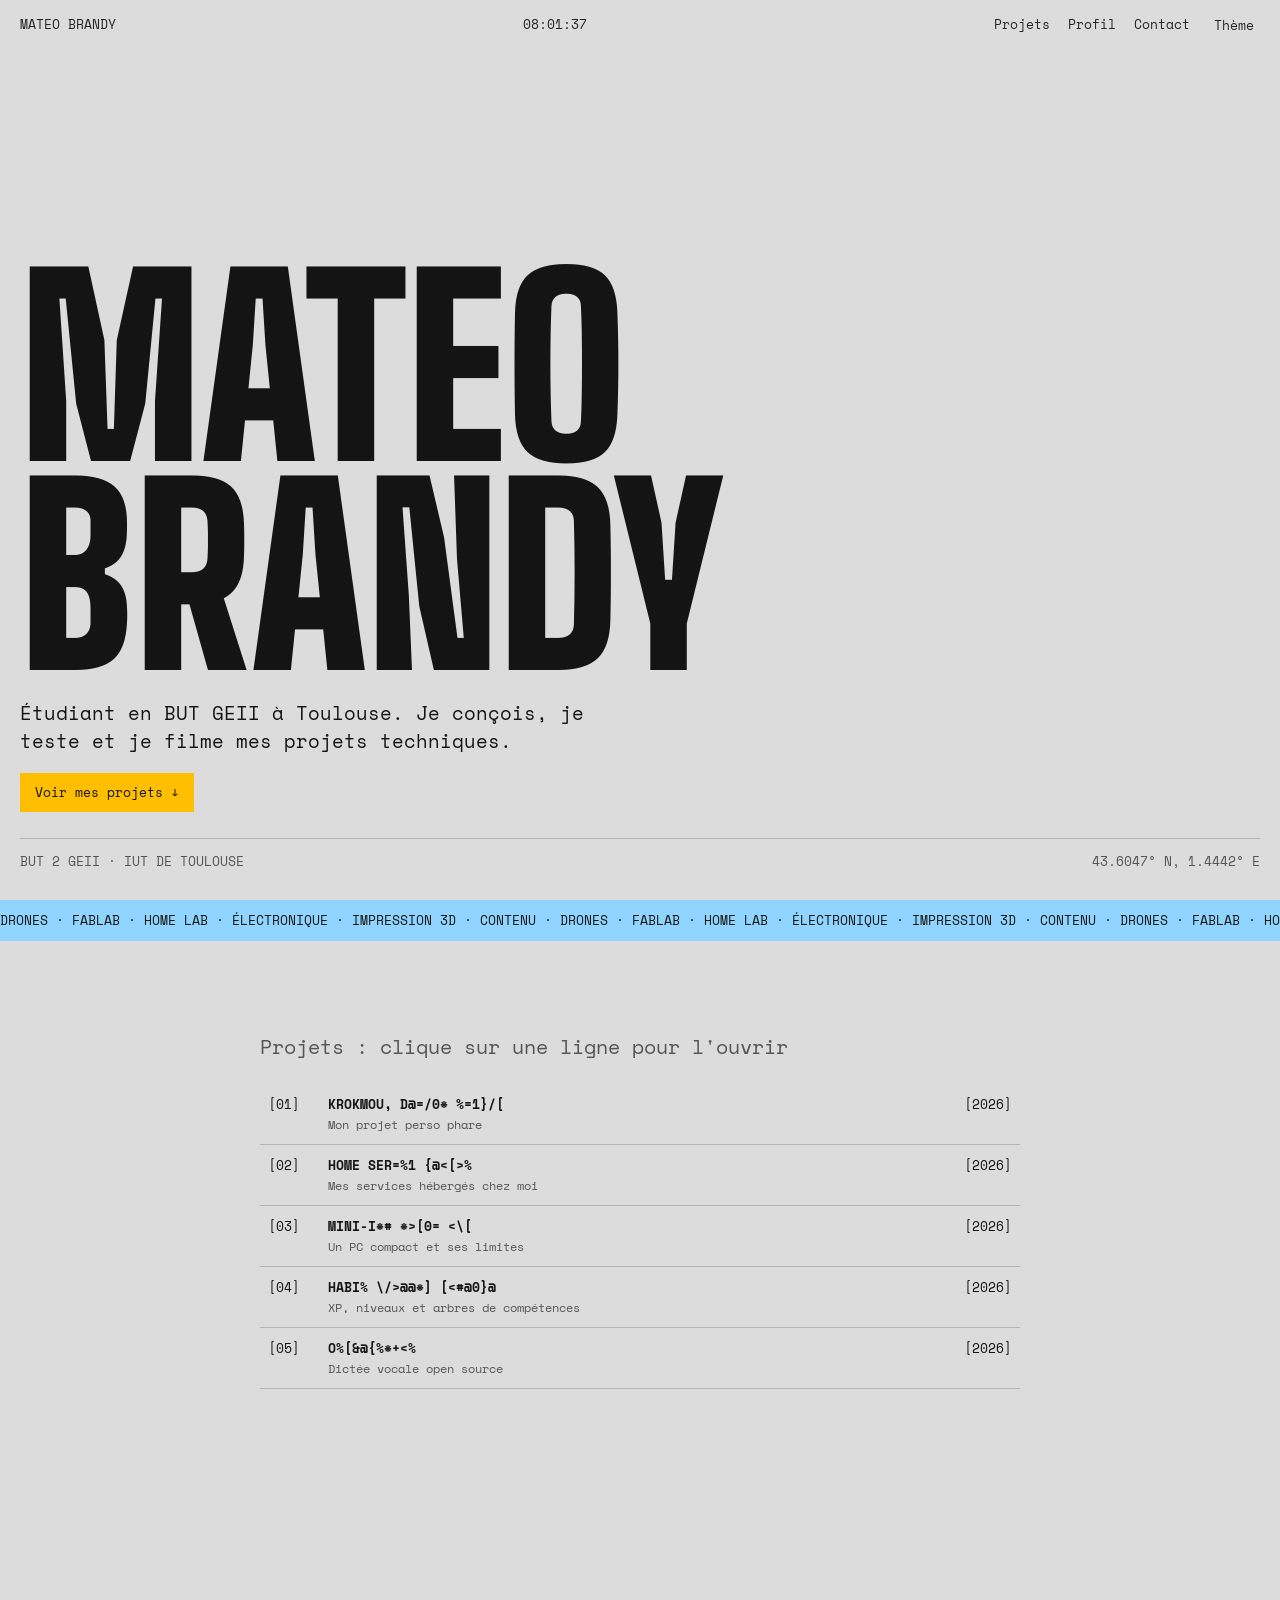
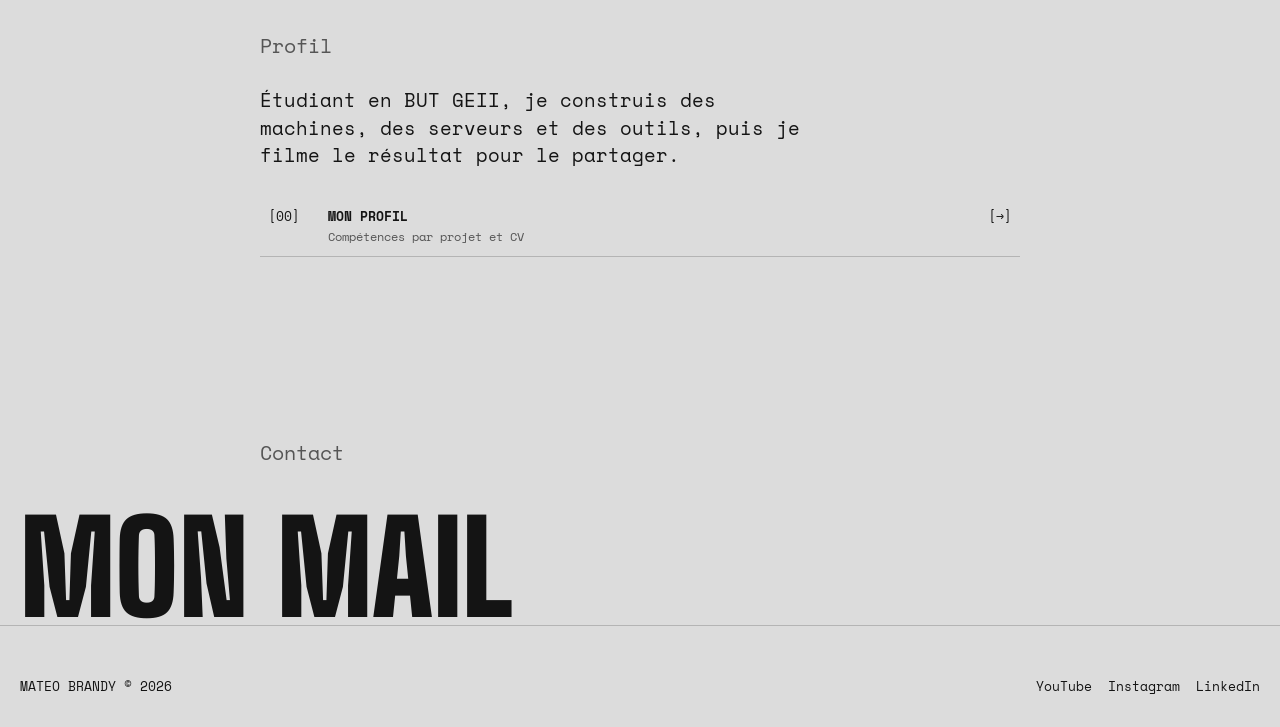
==== index.html @ 4fb54a16 "Update portfolio title to version 1.5" ====
<!DOCTYPE html>
<html lang="fr">
<head>
<meta charset="utf-8">
<meta name="viewport" content="width=device-width, initial-scale=1, viewport-fit=cover">
<title>Mateo Brandy — Portfolio V1.5</title>
<link rel="preconnect" href="https://fonts.googleapis.com">
<link rel="preconnect" href="https://fonts.gstatic.com" crossorigin>
<link href="https://fonts.googleapis.com/css2?family=Space+Mono:wght@400;700&family=Big+Shoulders+Display:wght@800;900&display=swap" rel="stylesheet">
<style>
:root{--bg:#dcdcdc;--ink:#141414;--mute:#555;--or:#FFBF00;--bl:#90D5FF;--line:#14141433;
box-sizing:border-box;padding-top:env(safe-area-inset-top,0px);padding-bottom:env(safe-area-inset-bottom,0px)}
@media(prefers-color-scheme:dark){:root:not([data-theme="light"]){--bg:#121212;--ink:#e6e6e6;--mute:#8a8a8a;--acc:#7b87ff;--line:#e6e6e633}}
:root[data-theme="dark"]{--bg:#121212;--ink:#e6e6e6;--mute:#8a8a8a;--acc:#7b87ff;--line:#e6e6e633}
*{box-sizing:border-box;margin:0}
html{scroll-behavior:smooth;scroll-padding-top:env(safe-area-inset-top,0px)}
body{background:var(--bg);color:var(--ink);font:400 13px/1.6 "Space Mono",ui-monospace,Menlo,monospace;overflow-x:hidden;transition:background .4s,color .4s}
a{color:inherit;text-decoration:none}
button{font:inherit;color:inherit;background:none;border:0;cursor:pointer;text-align:left}
:focus-visible{outline:2px solid var(--ink);outline-offset:3px}::selection{background:var(--or);color:#141414}
header{position:fixed;inset:0 0 auto 0;z-index:10;display:flex;justify-content:space-between;gap:12px;padding:calc(14px + env(safe-area-inset-top,0px)) 20px 14px;mix-blend-mode:difference;color:#fff}
header nav{display:flex;gap:18px}
header a:hover,header button:hover,.top button:hover{text-decoration:line-through}
.hero{min-height:100svh;display:flex;flex-direction:column;justify-content:flex-end;padding:90px 20px 28px}
.name{font:900 clamp(72px,19vw,300px)/.82 "Big Shoulders Display",Impact,sans-serif;text-transform:uppercase}
.name .l{display:block;overflow:hidden;padding-top:.04em}
.name span span{display:inline-block;transform:translateY(110%);animation:up .9s cubic-bezier(.2,.8,.2,1) forwards}
@keyframes up{to{transform:none}}
.lead{max-width:30em;margin-top:24px;font-size:clamp(15px,2vw,19px);line-height:1.45}
.go{display:inline-block;margin-top:18px;padding:8px 14px;background:var(--or);color:#141414;border:1px solid var(--or);transition:background .2s,border-color .2s}
.go:hover{background:var(--bl);border-color:var(--bl)}
.meta{display:flex;justify-content:space-between;flex-wrap:wrap;gap:8px 24px;margin-top:26px;border-top:1px solid var(--line);padding-top:12px;color:var(--mute)}
.tick{overflow:hidden;white-space:nowrap;background:var(--bl);color:#141414;padding:10px 0}
.tick div{display:inline-block;animation:slide 28s linear infinite}
@keyframes slide{to{transform:translateX(-50%)}}
section{padding:90px 20px}
h2.s{font-weight:400;color:var(--mute);margin-bottom:22px;max-width:760px;margin-inline:auto}
.list{max-width:760px;margin:0 auto}
.row{display:grid;grid-template-columns:48px 1fr auto;gap:12px;width:100%;padding:10px 8px;border-bottom:1px solid var(--line);transition:background .2s,color .2s,padding .3s,opacity .5s,transform .5s}
.row small{display:block;color:var(--mute);font-size:12px}
.row:hover,.row:focus-visible{background:var(--or);color:#141414;padding-left:20px}
.row:hover small,.row:focus-visible small{color:inherit;opacity:.75}
.row.hide{opacity:0;transform:translateY(8px)}
.about{max-width:760px;margin:0 auto;display:grid;gap:26px}
.cols{display:grid;grid-template-columns:repeat(auto-fit,minmax(210px,1fr));gap:22px;color:var(--mute)}
.cols b{display:block;color:var(--ink);font-weight:700}
.mail{display:block;font:900 clamp(40px,10vw,150px)/.9 "Big Shoulders Display",Impact,sans-serif;text-transform:uppercase;padding:20px 20px 0;transition:color .2s,letter-spacing .5s}
.mail:hover{background:var(--or);color:#141414;letter-spacing:.03em}
footer{padding:50px 20px calc(30px + env(safe-area-inset-bottom,0px));display:flex;justify-content:space-between;flex-wrap:wrap;gap:16px;border-top:1px solid var(--line)}
footer nav{display:flex;gap:16px}
#dt{position:fixed;inset:0;z-index:20;background:var(--bg);overflow-y:auto;padding-top:env(safe-area-inset-top,0px)}
#dt[hidden]{display:none}
#dt.open{animation:rev .6s cubic-bezier(.7,0,.2,1)}
@keyframes rev{from{clip-path:inset(100% 0 0 0)}to{clip-path:inset(0)}}
.top{position:sticky;top:0;display:flex;justify-content:space-between;padding:14px 20px;background:var(--bg);border-bottom:1px solid var(--line)}
.body{display:grid;grid-template-columns:minmax(0,1fr) minmax(0,1.4fr);gap:40px;padding:50px 20px 90px;max-width:1200px;margin:0 auto}
.l p{color:var(--mute)}
.l h2{font:900 clamp(48px,8vw,110px)/.9 "Big Shoulders Display",Impact,sans-serif;text-transform:uppercase;margin:10px 0 20px}
.tg{display:flex;flex-wrap:wrap;gap:8px}
.tg span{border:1px solid #141414;background:var(--bl);color:#141414;padding:2px 10px;border-radius:99px;font-size:12px}.tg span:nth-child(even){background:var(--or)}
.r{max-width:60ch}
.r h3{font-weight:400;color:var(--mute);margin:34px 0 8px;border-top:1px solid var(--line);padding-top:10px}
.r h3:first-child{margin-top:0;border:0;padding:0}
.r h4{font-size:15px;margin-top:14px}
.figs{display:grid;grid-template-columns:1fr 1fr;gap:12px;margin-top:22px}
.figs div{aspect-ratio:4/3;background:repeating-linear-gradient(45deg,var(--line) 0 10px,transparent 10px 20px);border:1px solid var(--line)}
.figs img{width:100%;aspect-ratio:4/3;object-fit:cover;display:block;border:1px solid var(--line)}
.pj{display:block;width:100%;padding:12px 8px;border-bottom:1px solid var(--line);transition:background .2s,padding .3s}
.pj:hover,.pj:focus-visible{background:var(--or);color:#141414;padding-left:16px}
.pj b{display:block;margin-bottom:6px}
.lg{font-size:12px;color:var(--mute);margin-top:10px}
.r .go{margin-top:8px}
figcaption{font-size:12px;color:var(--mute);margin-top:6px}
#pl{position:fixed;left:0;top:0;z-index:40;pointer-events:none;opacity:0;transition:opacity .3s}
#pl.on{opacity:1}
#pr{position:absolute;left:-20px;top:-17px;width:40px;height:34px;background:url([data-uri]) center/contain no-repeat;image-rendering:pixelated;transition:scale .35s cubic-bezier(.3,1.7,.5,1),translate .35s}
#sh{position:absolute;left:-15px;top:-4px;width:30px;height:9px;border-radius:50%;background:#000;filter:blur(3px);opacity:.2;transform:translate(13px,24px);transition:.35s}
#pl.land #pr{scale:.8;translate:12px 11px}
#pl.land #sh{opacity:.45;transform:translate(7px,15px) scale(.6)}
#cv{position:fixed;inset:0;z-index:-1;pointer-events:none;opacity:0;transition:opacity .25s;--img:none}
#cv.on{opacity:.55}
#cv i{position:absolute;inset:0;background-image:var(--img);background-size:cover;background-position:center}
#cv.gl i{animation:gl .5s steps(1) both}
@keyframes gl{0%{transform:translateX(var(--d))}20%{transform:translateX(calc(var(--d)*-.7))}40%{transform:translateX(calc(var(--d)*.9))}60%{transform:translateX(calc(var(--d)*-.4))}80%{transform:translateX(calc(var(--d)*.25))}100%{transform:none}}
@media(hover:hover) and (pointer:fine){html,body,a,button{cursor:none}}
@media(hover:none){#pl{display:none}}
@media(max-width:760px){.body{grid-template-columns:1fr;gap:24px}}
@media(prefers-reduced-motion:reduce){*{animation:none!important;transition:none!important}.name span span{transform:none}}
</style>
</head>
<body>
<div id="cv" aria-hidden="true"></div>
<div id="app">
<header>
  <a href="#top">MATEO BRANDY</a>
  <span id="clock">--:--:--</span>
  <nav><a href="#work">Projets</a><a href="#about">Profil</a><a href="#contact">Contact</a><button id="theme" aria-label="Changer de thème">Thème</button></nav>
</header>
<main id="top">
<div class="hero">
  <h1 class="name" aria-label="Mateo Brandy">
    <span class="l" aria-hidden="true"><span style="animation-delay:.1s">Mateo</span></span>
    <span class="l" aria-hidden="true"><span style="animation-delay:.28s">Brandy</span></span>
  </h1>
  <p class="lead">Étudiant en BUT GEII à Toulouse. Je conçois, je teste et je filme mes projets techniques.</p>
  <div><a class="go" href="#work">Voir mes projets ↓</a></div>
  <div class="meta"><span>BUT 2 GEII · IUT DE TOULOUSE</span><span>43.6047° N, 1.4442° E</span></div>
</div>
<div class="tick" aria-hidden="true"><div id="tk"></div></div>

<section id="work">
  <h2 class="s">Projets : clique sur une ligne pour l'ouvrir</h2>
  <div class="list" id="list"></div>
</section>

<section id="about">
  <div class="about">
    <h2 class="s" style="margin:0">Profil</h2>
    <p class="lead" style="margin:0">Étudiant en BUT GEII, je construis des machines, des serveurs et des outils, puis je filme le résultat pour le partager.</p>
    <button class="row" id="prof"><span>[00]</span><span><b>MON PROFIL</b><small>Compétences par projet et CV</small></span><span>[→]</span></button>
  </div>
</section>
<section id="contact" style="padding-bottom:0"><h2 class="s">Contact</h2></section>
</main>
<a class="mail" href="mailto:mateo.brandy@etu.iut-tlse3.fr">Mon mail</a>
<footer><span>MATEO BRANDY © 2026</span><nav><a href="#">YouTube</a><a href="#">Instagram</a><a href="#">LinkedIn</a></nav></footer>
</div>

<div id="dt" role="dialog" aria-modal="true" aria-labelledby="dt-t" hidden>
  <div class="top"><button id="bk">← Retour</button><button id="nx">Projet suivant →</button></div>
  <div class="body" id="db"></div>
</div>
<div id="pl"><div id="sh"></div><div id="pr"></div></div>

<script>
// Vraie couverture : ajoute img:"images/nom.webp" dans un projet
const P=[
{t:"Krokmou, dragon volant",y:2026,img:"images/krokmou-vol.webp",f:[["images/krokmou-sourire.webp","Référence du projet : Krokmou en vol, tiré du film Dragons."],["images/krokmou-foret.webp","Le modèle à reproduire : Krokmou, le dragon du film."]],s:"Mon projet perso phare",c:"Construire un Krokmou (le dragon de Dragons) qui vole pour de vrai. C'est le projet qui résume le mieux ma façon de bosser : je pars d'une idée folle et je la rends testable.",a:[["Conception","À compléter : structure, motorisation, électronique de vol."],["Tests","À compléter : premiers essais, mesures, ce qui a cassé et comment je l'ai corrigé."]],r:"À compléter : ce que ce projet prouve sur toi et ce que tu referais sans problème.",tg:["C1 · Concevoir","C2 · Vérifier","Autonomie"]},
{t:"Home server Docker",y:2026,img:"images/home-serveur.webp",s:"Mes services hébergés chez moi",c:"Un serveur sous Ubuntu Server 24.04 avec Docker Compose : Minecraft (Crafty), Nextcloud, Portainer et Filebrowser.",a:[["Installation","Mise en place de la stack et des conteneurs."],["Dépannage","Résolution de problèmes réseau et de NAT Docker pendant la mise en service."],["Choix du matériel","Comparaison de composants d'occasion (DDR3/DDR4, processeurs i3 LGA1155)."]],r:"J'ai appris à isoler un problème réseau avant de modifier la configuration, et à comparer des solutions sous contrainte de budget.",tg:["C3 · Maintenir","C1 · Concevoir","Autonomie"]},
{t:"Mini-ITX GEEEK A30",y:2026,img:"images/pc-mini-itx.webp",s:"Un PC compact et ses limites",c:"Un PC en boîtier GEEEK A30 : Ryzen 5 4500, GT 1030, carte mère A520M-ITX.",a:[["Analyse","J'ai identifié les points faibles : l'alimentation et la carte graphique."],["Contraintes","Le format FlexATX limite fortement les évolutions possibles."]],r:"Concevoir, c'est composer avec des contraintes d'encombrement, de coût et de disponibilité du matériel.",tg:["C1 · Concevoir","Adaptabilité"]},
{t:"Habit tracker gamifié",y:2026,s:"XP, niveaux et arbres de compétences",c:"Un système de suivi d'habitudes avec XP, niveaux et récompenses réelles. Les arbres de compétences couvrent GEII, Dev, Serveur et Contenu.",a:[["Version Coda","Dashboard avec points d'expérience et paliers de récompense."],["Version multi-appareils","Serveur Python local et fichier JSON, synchro MEGA, interfaces HTML mobile et dashboard avec heatmaps et séries."]],r:"À compléter : ce que ce projet t'a appris sur le développement et sur ta propre organisation.",tg:["C1 · Concevoir","Autonomie"]},
{t:"OpenWhisper",y:2026,s:"Dictée vocale open source",c:"Un projet open source de dictée façon Whisper Flow, démarré récemment.",a:[["Transcription","Whisper Cloud pour transcrire la voix."],["Nettoyage du texte","Un modèle Llama local fait l'étape IA, sans passer par un serveur distant."]],r:"Un modèle local évite de dépendre d'un quota hebdomadaire de mots, et le résultat fonctionne très bien.",tg:["C1 · Concevoir","C2 · Vérifier"]},
{t:"FabLab GEII",y:2025,img:"images/fablab-impression3d.webp",s:"L'asso que je préside",c:"Je préside l'association FabLab GEII et je gère ses réseaux sociaux.",a:[["Animation","À compléter : ateliers et projets menés avec les membres."],["Communication","Gestion des réseaux sociaux de l'asso."]],r:"À compléter : ce que la présidence t'a appris sur le travail en équipe et l'organisation.",tg:["Travail en équipe","Communication"]}
];
const $=s=>document.querySelector(s),pad=n=>String(n).padStart(2,"0");
const list=$("#list"),G="#%&@/\\<>[]{}=+*01";
P.forEach((p,i)=>{const r=document.createElement("button");r.className="row hide";r.dataset.i=i;
 r.innerHTML=`<span>[${pad(i+1)}]</span><span><b data-scr>${p.t.toUpperCase()}</b><small>${p.s}</small></span><span>[${p.y}]</span>`;list.append(r)});
$("#tk").textContent="DRONES · FABLAB · HOME LAB · ÉLECTRONIQUE · IMPRESSION 3D · CONTENU · ".repeat(8);
setInterval(()=>$("#clock").textContent=new Date().toLocaleTimeString("fr-FR",{timeZone:"Europe/Paris"}),1000);
function scramble(el){const o=el.dataset.o||(el.dataset.o=el.textContent);let f=0;clearInterval(el._t);
 el._t=setInterval(()=>{el.textContent=[...o].map((c,i)=>c===" "?c:i<f/2?c:G[Math.random()*G.length|0]).join("");if(++f>o.length*2){clearInterval(el._t);el.textContent=o}},22)}
// couverture en fond + glitch horizontal
const cv=$("#cv"),SL=12;let last=-1;
for(let i=0;i<SL;i++){const s=document.createElement("i");s.style.clipPath=`inset(${i*100/SL}% 0 ${100-(i+1)*100/SL}% 0)`;s.style.setProperty("--d",(i%2?1:-1)*(14+Math.random()*60)+"px");cv.append(s)}
const art=i=>{const[a,b]=i%2?["#90D5FF","#FFBF00"]:["#FFBF00","#90D5FF"];return`repeating-linear-gradient(0deg,#0000001f 0 2px,#0000 2px 6px),linear-gradient(${100+i*35}deg,${a} 0 50%,${b} 50% 100%)`};
function glitch(){cv.classList.remove("gl");void cv.offsetWidth;cv.classList.add("gl")}
function hov(r){if(!r)return;const i=+r.dataset.i,p=P[i];scramble(r.querySelector("b"));
 cv.style.setProperty("--img",p.img?`url("${p.img}")`:art(i));cv.classList.add("on");if(i!==last){glitch();last=i}}
addEventListener("load",()=>P.forEach(p=>{if(p.img)new Image().src=p.img}));
const off=()=>{cv.classList.remove("on");last=-1};
list.addEventListener("pointerover",e=>hov(e.target.closest(".row")));
list.addEventListener("focusin",e=>hov(e.target.closest(".row")));
list.addEventListener("pointerleave",off);list.addEventListener("focusout",off);
setInterval(()=>cv.classList.contains("on")&&glitch(),2200);
new IntersectionObserver((es,io)=>{if(!es[0].isIntersecting)return;
 [...list.children].forEach((r,i)=>setTimeout(()=>{r.classList.remove("hide");scramble(r.querySelector("b"))},i*90));io.disconnect()},{threshold:.2}).observe(list);
// pages : fiche projet + profil
const dt=$("#dt"),db=$("#db"),app=$("#app"),bk=$("#bk"),nx=$("#nx");let cur=0,from,back=null;
function show(html,b,n){back=b||null;if(dt.hidden)from=document.activeElement;off();
 db.innerHTML=html;bk.textContent=back?"← Profil":"← Retour";nx.hidden=!n;
 dt.hidden=false;dt.classList.remove("open");void dt.offsetWidth;dt.classList.add("open");
 app.inert=true;document.body.style.overflow="hidden";dt.scrollTop=0;bk.focus()}
function open(i,b){cur=i;const p=P[i];
 const fig=n=>{const f=(p.f||[])[n-1];return f?`<figure><img src="${f[0]}" alt="${f[1]}" loading="lazy"><figcaption>${f[1]}</figcaption></figure>`:`<figure><div></div><figcaption>Photo ${n} : explique ce qu'on voit et pourquoi c'est important.</figcaption></figure>`};
 show(`<div class="l"><p>${pad(i+1)} / ${pad(P.length)} · ${p.y}</p><h2 id="dt-t">${p.t}</h2><div class="tg">${p.tg.map(t=>`<span>${t}</span>`).join("")}</div></div>
 <div class="r"><h3>Contexte</h3><p>${p.c}</p><h3>Ce que j'ai fait</h3>${p.a.map(a=>`<h4>${a[0]}</h4><p>${a[1]}</p>`).join("")}<div class="figs">${fig(1)}${fig(2)}</div><h3>Ce que j'en retiens</h3><p>${p.r}</p></div>`,b,1)}
function profil(){
 show(`<div class="l"><p>BUT 2 GEII · IUT de Toulouse</p><h2 id="dt-t">Profil</h2><p>Maker et créateur de contenu.</p></div>
 <div class="r"><h3>Qui je suis</h3><p>Étudiant en BUT GEII à Toulouse, je construis des machines, des serveurs et des outils, puis je filme le résultat pour le partager. Je préfère construire et réparer plutôt qu'acheter tout fait.</p>
 <h3>Compétences par projet</h3>${P.map((p,i)=>`<button class="pj" data-i="${i}"><b>[${pad(i+1)}] ${p.t}</b><span class="tg">${p.tg.map(t=>`<span>${t}</span>`).join("")}</span></button>`).join("")}
 <p class="lg">C1 Concevoir, C2 Vérifier, C3 Maintenir : les compétences communes du BUT GEII. Clique sur un projet pour voir les détails.</p>
 <h3>Parcours en bref</h3><h4>Formation</h4><p>BUT GEII, IUT de Toulouse, deuxième année.</p><h4>Vie associative</h4><p>Président du FabLab GEII : j'anime l'asso et ses réseaux sociaux.</p><h4>Contenu</h4><p>Je filme mes projets techniques sur YouTube et Instagram.</p>
 <h3>CV</h3><p>Le détail de mes formations et expériences.</p><a class="go" href="cv.pdf" target="_blank" rel="noopener">Ouvrir mon CV (PDF)</a></div>`,0,0)}
function close(){dt.hidden=true;app.inert=false;document.body.style.overflow="";from&&from.focus({preventScroll:true});off()}
list.addEventListener("click",e=>{const r=e.target.closest(".row");if(r)open(+r.dataset.i)});
$("#prof").onclick=profil;$("#prof").addEventListener("pointerover",()=>scramble($("#prof b")));
db.addEventListener("click",e=>{const r=e.target.closest(".pj");if(r)open(+r.dataset.i,1)});
bk.onclick=()=>back?profil():close();nx.onclick=()=>open((cur+1)%P.length,back);
addEventListener("keydown",e=>{if(e.key==="Escape"&&!dt.hidden)close()});
// thème
$("#theme").onclick=()=>{const d=document.documentElement;d.dataset.theme=getComputedStyle(d).getPropertyValue("--bg").trim()==="#121212"?"light":"dark"};
// avion en papier : vole vers la souris, atterrit sur ce qui est cliquable
const pl=$("#pl"),pr=$("#pr");let mx=0,my=0,px=0,py=0,ang=0;
addEventListener("pointermove",e=>{mx=e.clientX;my=e.clientY;if(!pl.classList.contains("on")){px=mx;py=my;pl.classList.add("on")}});
const gone=()=>pl.classList.remove("on");
document.addEventListener("mouseout",e=>{if(!e.relatedTarget)gone()});addEventListener("blur",gone);
document.addEventListener("pointerover",e=>pl.classList.toggle("land",!!(e.target.closest&&e.target.closest("a,button"))));
(function f(){const land=pl.classList.contains("land"),dx=mx-px,dy=my-py,k=land?.45:.16;px+=dx*k;py+=dy*k;
 const t=land?0:Math.hypot(dx,dy)>6?Math.atan2(dy,dx)*57.3+135:ang;
 ang+=(((t-ang)%360+540)%360-180)*.2;
 pl.style.transform=`translate(${px}px,${py}px)`;pr.style.transform=`rotate(${ang}deg)`;requestAnimationFrame(f)})();
</script>
</body>
</html>
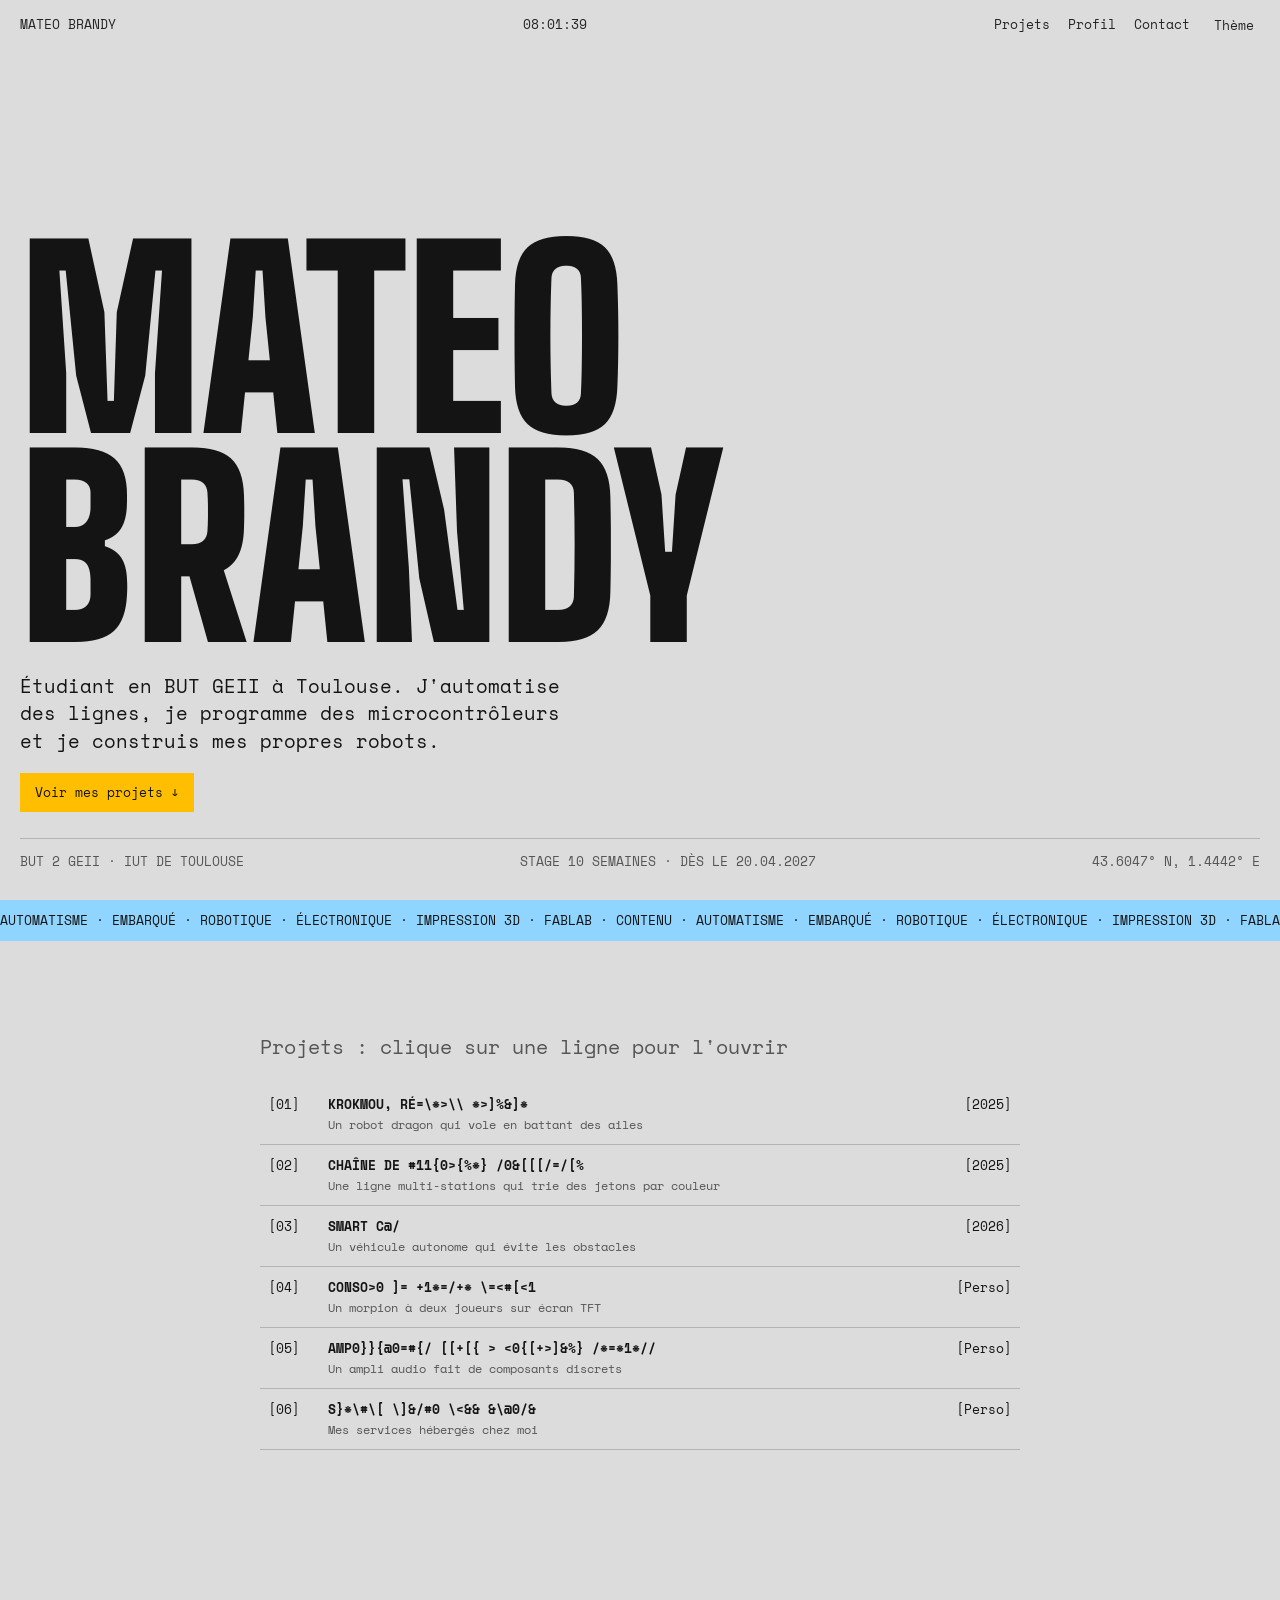
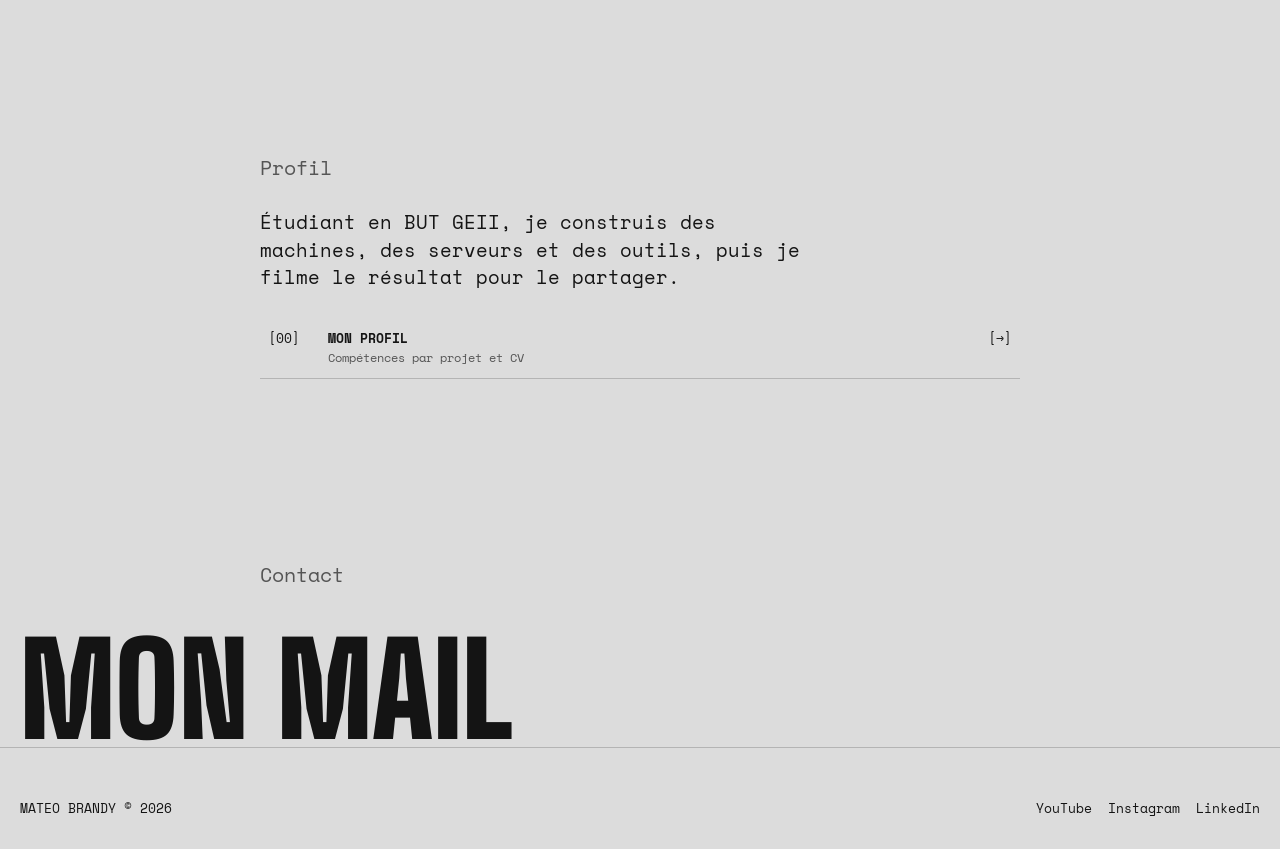
==== commit de4b34c5: "+ lisibilité + Complet" ====
--- a/index.html
+++ b/index.html
@@ -1,205 +1,111 @@
 <!DOCTYPE html>
 <html lang="fr">
-<head>
-<meta charset="utf-8">
-<meta name="viewport" content="width=device-width, initial-scale=1, viewport-fit=cover">
-<title>Mateo Brandy — Portfolio V1.5</title>
-<link rel="preconnect" href="https://fonts.googleapis.com">
-<link rel="preconnect" href="https://fonts.gstatic.com" crossorigin>
-<link href="https://fonts.googleapis.com/css2?family=Space+Mono:wght@400;700&family=Big+Shoulders+Display:wght@800;900&display=swap" rel="stylesheet">
-<style>
-:root{--bg:#dcdcdc;--ink:#141414;--mute:#555;--or:#FFBF00;--bl:#90D5FF;--line:#14141433;
-box-sizing:border-box;padding-top:env(safe-area-inset-top,0px);padding-bottom:env(safe-area-inset-bottom,0px)}
-@media(prefers-color-scheme:dark){:root:not([data-theme="light"]){--bg:#121212;--ink:#e6e6e6;--mute:#8a8a8a;--acc:#7b87ff;--line:#e6e6e633}}
-:root[data-theme="dark"]{--bg:#121212;--ink:#e6e6e6;--mute:#8a8a8a;--acc:#7b87ff;--line:#e6e6e633}
-*{box-sizing:border-box;margin:0}
-html{scroll-behavior:smooth;scroll-padding-top:env(safe-area-inset-top,0px)}
-body{background:var(--bg);color:var(--ink);font:400 13px/1.6 "Space Mono",ui-monospace,Menlo,monospace;overflow-x:hidden;transition:background .4s,color .4s}
-a{color:inherit;text-decoration:none}
-button{font:inherit;color:inherit;background:none;border:0;cursor:pointer;text-align:left}
-:focus-visible{outline:2px solid var(--ink);outline-offset:3px}::selection{background:var(--or);color:#141414}
-header{position:fixed;inset:0 0 auto 0;z-index:10;display:flex;justify-content:space-between;gap:12px;padding:calc(14px + env(safe-area-inset-top,0px)) 20px 14px;mix-blend-mode:difference;color:#fff}
-header nav{display:flex;gap:18px}
-header a:hover,header button:hover,.top button:hover{text-decoration:line-through}
-.hero{min-height:100svh;display:flex;flex-direction:column;justify-content:flex-end;padding:90px 20px 28px}
-.name{font:900 clamp(72px,19vw,300px)/.82 "Big Shoulders Display",Impact,sans-serif;text-transform:uppercase}
-.name .l{display:block;overflow:hidden;padding-top:.04em}
-.name span span{display:inline-block;transform:translateY(110%);animation:up .9s cubic-bezier(.2,.8,.2,1) forwards}
-@keyframes up{to{transform:none}}
-.lead{max-width:30em;margin-top:24px;font-size:clamp(15px,2vw,19px);line-height:1.45}
-.go{display:inline-block;margin-top:18px;padding:8px 14px;background:var(--or);color:#141414;border:1px solid var(--or);transition:background .2s,border-color .2s}
-.go:hover{background:var(--bl);border-color:var(--bl)}
-.meta{display:flex;justify-content:space-between;flex-wrap:wrap;gap:8px 24px;margin-top:26px;border-top:1px solid var(--line);padding-top:12px;color:var(--mute)}
-.tick{overflow:hidden;white-space:nowrap;background:var(--bl);color:#141414;padding:10px 0}
-.tick div{display:inline-block;animation:slide 28s linear infinite}
-@keyframes slide{to{transform:translateX(-50%)}}
-section{padding:90px 20px}
-h2.s{font-weight:400;color:var(--mute);margin-bottom:22px;max-width:760px;margin-inline:auto}
-.list{max-width:760px;margin:0 auto}
-.row{display:grid;grid-template-columns:48px 1fr auto;gap:12px;width:100%;padding:10px 8px;border-bottom:1px solid var(--line);transition:background .2s,color .2s,padding .3s,opacity .5s,transform .5s}
-.row small{display:block;color:var(--mute);font-size:12px}
-.row:hover,.row:focus-visible{background:var(--or);color:#141414;padding-left:20px}
-.row:hover small,.row:focus-visible small{color:inherit;opacity:.75}
-.row.hide{opacity:0;transform:translateY(8px)}
-.about{max-width:760px;margin:0 auto;display:grid;gap:26px}
-.cols{display:grid;grid-template-columns:repeat(auto-fit,minmax(210px,1fr));gap:22px;color:var(--mute)}
-.cols b{display:block;color:var(--ink);font-weight:700}
-.mail{display:block;font:900 clamp(40px,10vw,150px)/.9 "Big Shoulders Display",Impact,sans-serif;text-transform:uppercase;padding:20px 20px 0;transition:color .2s,letter-spacing .5s}
-.mail:hover{background:var(--or);color:#141414;letter-spacing:.03em}
-footer{padding:50px 20px calc(30px + env(safe-area-inset-bottom,0px));display:flex;justify-content:space-between;flex-wrap:wrap;gap:16px;border-top:1px solid var(--line)}
-footer nav{display:flex;gap:16px}
-#dt{position:fixed;inset:0;z-index:20;background:var(--bg);overflow-y:auto;padding-top:env(safe-area-inset-top,0px)}
-#dt[hidden]{display:none}
-#dt.open{animation:rev .6s cubic-bezier(.7,0,.2,1)}
-@keyframes rev{from{clip-path:inset(100% 0 0 0)}to{clip-path:inset(0)}}
-.top{position:sticky;top:0;display:flex;justify-content:space-between;padding:14px 20px;background:var(--bg);border-bottom:1px solid var(--line)}
-.body{display:grid;grid-template-columns:minmax(0,1fr) minmax(0,1.4fr);gap:40px;padding:50px 20px 90px;max-width:1200px;margin:0 auto}
-.l p{color:var(--mute)}
-.l h2{font:900 clamp(48px,8vw,110px)/.9 "Big Shoulders Display",Impact,sans-serif;text-transform:uppercase;margin:10px 0 20px}
-.tg{display:flex;flex-wrap:wrap;gap:8px}
-.tg span{border:1px solid #141414;background:var(--bl);color:#141414;padding:2px 10px;border-radius:99px;font-size:12px}.tg span:nth-child(even){background:var(--or)}
-.r{max-width:60ch}
-.r h3{font-weight:400;color:var(--mute);margin:34px 0 8px;border-top:1px solid var(--line);padding-top:10px}
-.r h3:first-child{margin-top:0;border:0;padding:0}
-.r h4{font-size:15px;margin-top:14px}
-.figs{display:grid;grid-template-columns:1fr 1fr;gap:12px;margin-top:22px}
-.figs div{aspect-ratio:4/3;background:repeating-linear-gradient(45deg,var(--line) 0 10px,transparent 10px 20px);border:1px solid var(--line)}
-.figs img{width:100%;aspect-ratio:4/3;object-fit:cover;display:block;border:1px solid var(--line)}
-.pj{display:block;width:100%;padding:12px 8px;border-bottom:1px solid var(--line);transition:background .2s,padding .3s}
-.pj:hover,.pj:focus-visible{background:var(--or);color:#141414;padding-left:16px}
-.pj b{display:block;margin-bottom:6px}
-.lg{font-size:12px;color:var(--mute);margin-top:10px}
-.r .go{margin-top:8px}
-figcaption{font-size:12px;color:var(--mute);margin-top:6px}
-#pl{position:fixed;left:0;top:0;z-index:40;pointer-events:none;opacity:0;transition:opacity .3s}
-#pl.on{opacity:1}
-#pr{position:absolute;left:-20px;top:-17px;width:40px;height:34px;background:url([data-uri]) center/contain no-repeat;image-rendering:pixelated;transition:scale .35s cubic-bezier(.3,1.7,.5,1),translate .35s}
-#sh{position:absolute;left:-15px;top:-4px;width:30px;height:9px;border-radius:50%;background:#000;filter:blur(3px);opacity:.2;transform:translate(13px,24px);transition:.35s}
-#pl.land #pr{scale:.8;translate:12px 11px}
-#pl.land #sh{opacity:.45;transform:translate(7px,15px) scale(.6)}
-#cv{position:fixed;inset:0;z-index:-1;pointer-events:none;opacity:0;transition:opacity .25s;--img:none}
-#cv.on{opacity:.55}
-#cv i{position:absolute;inset:0;background-image:var(--img);background-size:cover;background-position:center}
-#cv.gl i{animation:gl .5s steps(1) both}
-@keyframes gl{0%{transform:translateX(var(--d))}20%{transform:translateX(calc(var(--d)*-.7))}40%{transform:translateX(calc(var(--d)*.9))}60%{transform:translateX(calc(var(--d)*-.4))}80%{transform:translateX(calc(var(--d)*.25))}100%{transform:none}}
-@media(hover:hover) and (pointer:fine){html,body,a,button{cursor:none}}
-@media(hover:none){#pl{display:none}}
-@media(max-width:760px){.body{grid-template-columns:1fr;gap:24px}}
-@media(prefers-reduced-motion:reduce){*{animation:none!important;transition:none!important}.name span span{transform:none}}
-</style>
-</head>
-<body>
-<div id="cv" aria-hidden="true"></div>
-<div id="app">
-<header>
-  <a href="#top">MATEO BRANDY</a>
-  <span id="clock">--:--:--</span>
-  <nav><a href="#work">Projets</a><a href="#about">Profil</a><a href="#contact">Contact</a><button id="theme" aria-label="Changer de thème">Thème</button></nav>
-</header>
-<main id="top">
-<div class="hero">
-  <h1 class="name" aria-label="Mateo Brandy">
-    <span class="l" aria-hidden="true"><span style="animation-delay:.1s">Mateo</span></span>
-    <span class="l" aria-hidden="true"><span style="animation-delay:.28s">Brandy</span></span>
-  </h1>
-  <p class="lead">Étudiant en BUT GEII à Toulouse. Je conçois, je teste et je filme mes projets techniques.</p>
-  <div><a class="go" href="#work">Voir mes projets ↓</a></div>
-  <div class="meta"><span>BUT 2 GEII · IUT DE TOULOUSE</span><span>43.6047° N, 1.4442° E</span></div>
-</div>
-<div class="tick" aria-hidden="true"><div id="tk"></div></div>
+  <head>
+    <meta charset="utf-8" />
+    <meta name="viewport" content="width=device-width, initial-scale=1, viewport-fit=cover" />
+    <title>Mateo Brandy — Portfolio V1.5</title>
+    <meta
+      name="description"
+      content="Portfolio de Mateo Brandy, étudiant en BUT GEII à Toulouse : automatisme, systèmes embarqués et robotique."
+    />
+    <link rel="preconnect" href="https://fonts.googleapis.com" />
+    <link rel="preconnect" href="https://fonts.gstatic.com" crossorigin />
+    <link
+      href="https://fonts.googleapis.com/css2?family=Space+Mono:wght@400;700&family=Big+Shoulders+Display:wght@800;900&display=swap"
+      rel="stylesheet"
+    />
+    <link rel="stylesheet" href="css/style.css" />
+  </head>
 
-<section id="work">
-  <h2 class="s">Projets : clique sur une ligne pour l'ouvrir</h2>
-  <div class="list" id="list"></div>
-</section>
+  <body>
+    <!-- Couverture en fond (remplie par js/main.js au survol d'un projet) -->
+    <div id="cv" aria-hidden="true"></div>
 
-<section id="about">
-  <div class="about">
-    <h2 class="s" style="margin:0">Profil</h2>
-    <p class="lead" style="margin:0">Étudiant en BUT GEII, je construis des machines, des serveurs et des outils, puis je filme le résultat pour le partager.</p>
-    <button class="row" id="prof"><span>[00]</span><span><b>MON PROFIL</b><small>Compétences par projet et CV</small></span><span>[→]</span></button>
-  </div>
-</section>
-<section id="contact" style="padding-bottom:0"><h2 class="s">Contact</h2></section>
-</main>
-<a class="mail" href="mailto:mateo.brandy@etu.iut-tlse3.fr">Mon mail</a>
-<footer><span>MATEO BRANDY © 2026</span><nav><a href="#">YouTube</a><a href="#">Instagram</a><a href="#">LinkedIn</a></nav></footer>
-</div>
+    <!-- Tout l'accueil. Il est désactivé quand une page (fiche / profil) est ouverte -->
+    <div id="app">
+      <!-- ===== EN-TÊTE ===== -->
+      <header>
+        <a href="#top">MATEO BRANDY</a>
+        <span id="clock">--:--:--</span>
+        <nav>
+          <a href="#work">Projets</a>
+          <a href="#about">Profil</a>
+          <a href="#contact">Contact</a>
+          <button id="theme" aria-label="Changer de thème">Thème</button>
+        </nav>
+      </header>
 
-<div id="dt" role="dialog" aria-modal="true" aria-labelledby="dt-t" hidden>
-  <div class="top"><button id="bk">← Retour</button><button id="nx">Projet suivant →</button></div>
-  <div class="body" id="db"></div>
-</div>
-<div id="pl"><div id="sh"></div><div id="pr"></div></div>
+      <main id="top">
+        <!-- ===== ACCUEIL ===== -->
+        <div class="hero">
+          <h1 class="name" aria-label="Mateo Brandy">
+            <span class="l" aria-hidden="true"><span style="animation-delay: 0.1s">Mateo</span></span>
+            <span class="l" aria-hidden="true"><span style="animation-delay: 0.28s">Brandy</span></span>
+          </h1>
+          <p class="lead">
+            Étudiant en BUT GEII à Toulouse. J'automatise des lignes, je programme des microcontrôleurs et je
+            construis mes propres robots.
+          </p>
+          <div><a class="go" href="#work">Voir mes projets ↓</a></div>
+          <div class="meta">
+            <span>BUT 2 GEII · IUT DE TOULOUSE</span>
+            <span>STAGE 10 SEMAINES · DÈS LE 20.04.2027</span>
+            <span>43.6047° N, 1.4442° E</span>
+          </div>
+        </div>
 
-<script>
-// Vraie couverture : ajoute img:"images/nom.webp" dans un projet
-const P=[
-{t:"Krokmou, dragon volant",y:2026,img:"images/krokmou-vol.webp",f:[["images/krokmou-sourire.webp","Référence du projet : Krokmou en vol, tiré du film Dragons."],["images/krokmou-foret.webp","Le modèle à reproduire : Krokmou, le dragon du film."]],s:"Mon projet perso phare",c:"Construire un Krokmou (le dragon de Dragons) qui vole pour de vrai. C'est le projet qui résume le mieux ma façon de bosser : je pars d'une idée folle et je la rends testable.",a:[["Conception","À compléter : structure, motorisation, électronique de vol."],["Tests","À compléter : premiers essais, mesures, ce qui a cassé et comment je l'ai corrigé."]],r:"À compléter : ce que ce projet prouve sur toi et ce que tu referais sans problème.",tg:["C1 · Concevoir","C2 · Vérifier","Autonomie"]},
-{t:"Home server Docker",y:2026,img:"images/home-serveur.webp",s:"Mes services hébergés chez moi",c:"Un serveur sous Ubuntu Server 24.04 avec Docker Compose : Minecraft (Crafty), Nextcloud, Portainer et Filebrowser.",a:[["Installation","Mise en place de la stack et des conteneurs."],["Dépannage","Résolution de problèmes réseau et de NAT Docker pendant la mise en service."],["Choix du matériel","Comparaison de composants d'occasion (DDR3/DDR4, processeurs i3 LGA1155)."]],r:"J'ai appris à isoler un problème réseau avant de modifier la configuration, et à comparer des solutions sous contrainte de budget.",tg:["C3 · Maintenir","C1 · Concevoir","Autonomie"]},
-{t:"Mini-ITX GEEEK A30",y:2026,img:"images/pc-mini-itx.webp",s:"Un PC compact et ses limites",c:"Un PC en boîtier GEEEK A30 : Ryzen 5 4500, GT 1030, carte mère A520M-ITX.",a:[["Analyse","J'ai identifié les points faibles : l'alimentation et la carte graphique."],["Contraintes","Le format FlexATX limite fortement les évolutions possibles."]],r:"Concevoir, c'est composer avec des contraintes d'encombrement, de coût et de disponibilité du matériel.",tg:["C1 · Concevoir","Adaptabilité"]},
-{t:"Habit tracker gamifié",y:2026,s:"XP, niveaux et arbres de compétences",c:"Un système de suivi d'habitudes avec XP, niveaux et récompenses réelles. Les arbres de compétences couvrent GEII, Dev, Serveur et Contenu.",a:[["Version Coda","Dashboard avec points d'expérience et paliers de récompense."],["Version multi-appareils","Serveur Python local et fichier JSON, synchro MEGA, interfaces HTML mobile et dashboard avec heatmaps et séries."]],r:"À compléter : ce que ce projet t'a appris sur le développement et sur ta propre organisation.",tg:["C1 · Concevoir","Autonomie"]},
-{t:"OpenWhisper",y:2026,s:"Dictée vocale open source",c:"Un projet open source de dictée façon Whisper Flow, démarré récemment.",a:[["Transcription","Whisper Cloud pour transcrire la voix."],["Nettoyage du texte","Un modèle Llama local fait l'étape IA, sans passer par un serveur distant."]],r:"Un modèle local évite de dépendre d'un quota hebdomadaire de mots, et le résultat fonctionne très bien.",tg:["C1 · Concevoir","C2 · Vérifier"]},
-{t:"FabLab GEII",y:2025,img:"images/fablab-impression3d.webp",s:"L'asso que je préside",c:"Je préside l'association FabLab GEII et je gère ses réseaux sociaux.",a:[["Animation","À compléter : ateliers et projets menés avec les membres."],["Communication","Gestion des réseaux sociaux de l'asso."]],r:"À compléter : ce que la présidence t'a appris sur le travail en équipe et l'organisation.",tg:["Travail en équipe","Communication"]}
-];
-const $=s=>document.querySelector(s),pad=n=>String(n).padStart(2,"0");
-const list=$("#list"),G="#%&@/\\<>[]{}=+*01";
-P.forEach((p,i)=>{const r=document.createElement("button");r.className="row hide";r.dataset.i=i;
- r.innerHTML=`<span>[${pad(i+1)}]</span><span><b data-scr>${p.t.toUpperCase()}</b><small>${p.s}</small></span><span>[${p.y}]</span>`;list.append(r)});
-$("#tk").textContent="DRONES · FABLAB · HOME LAB · ÉLECTRONIQUE · IMPRESSION 3D · CONTENU · ".repeat(8);
-setInterval(()=>$("#clock").textContent=new Date().toLocaleTimeString("fr-FR",{timeZone:"Europe/Paris"}),1000);
-function scramble(el){const o=el.dataset.o||(el.dataset.o=el.textContent);let f=0;clearInterval(el._t);
- el._t=setInterval(()=>{el.textContent=[...o].map((c,i)=>c===" "?c:i<f/2?c:G[Math.random()*G.length|0]).join("");if(++f>o.length*2){clearInterval(el._t);el.textContent=o}},22)}
-// couverture en fond + glitch horizontal
-const cv=$("#cv"),SL=12;let last=-1;
-for(let i=0;i<SL;i++){const s=document.createElement("i");s.style.clipPath=`inset(${i*100/SL}% 0 ${100-(i+1)*100/SL}% 0)`;s.style.setProperty("--d",(i%2?1:-1)*(14+Math.random()*60)+"px");cv.append(s)}
-const art=i=>{const[a,b]=i%2?["#90D5FF","#FFBF00"]:["#FFBF00","#90D5FF"];return`repeating-linear-gradient(0deg,#0000001f 0 2px,#0000 2px 6px),linear-gradient(${100+i*35}deg,${a} 0 50%,${b} 50% 100%)`};
-function glitch(){cv.classList.remove("gl");void cv.offsetWidth;cv.classList.add("gl")}
-function hov(r){if(!r)return;const i=+r.dataset.i,p=P[i];scramble(r.querySelector("b"));
- cv.style.setProperty("--img",p.img?`url("${p.img}")`:art(i));cv.classList.add("on");if(i!==last){glitch();last=i}}
-addEventListener("load",()=>P.forEach(p=>{if(p.img)new Image().src=p.img}));
-const off=()=>{cv.classList.remove("on");last=-1};
-list.addEventListener("pointerover",e=>hov(e.target.closest(".row")));
-list.addEventListener("focusin",e=>hov(e.target.closest(".row")));
-list.addEventListener("pointerleave",off);list.addEventListener("focusout",off);
-setInterval(()=>cv.classList.contains("on")&&glitch(),2200);
-new IntersectionObserver((es,io)=>{if(!es[0].isIntersecting)return;
- [...list.children].forEach((r,i)=>setTimeout(()=>{r.classList.remove("hide");scramble(r.querySelector("b"))},i*90));io.disconnect()},{threshold:.2}).observe(list);
-// pages : fiche projet + profil
-const dt=$("#dt"),db=$("#db"),app=$("#app"),bk=$("#bk"),nx=$("#nx");let cur=0,from,back=null;
-function show(html,b,n){back=b||null;if(dt.hidden)from=document.activeElement;off();
- db.innerHTML=html;bk.textContent=back?"← Profil":"← Retour";nx.hidden=!n;
- dt.hidden=false;dt.classList.remove("open");void dt.offsetWidth;dt.classList.add("open");
- app.inert=true;document.body.style.overflow="hidden";dt.scrollTop=0;bk.focus()}
-function open(i,b){cur=i;const p=P[i];
- const fig=n=>{const f=(p.f||[])[n-1];return f?`<figure><img src="${f[0]}" alt="${f[1]}" loading="lazy"><figcaption>${f[1]}</figcaption></figure>`:`<figure><div></div><figcaption>Photo ${n} : explique ce qu'on voit et pourquoi c'est important.</figcaption></figure>`};
- show(`<div class="l"><p>${pad(i+1)} / ${pad(P.length)} · ${p.y}</p><h2 id="dt-t">${p.t}</h2><div class="tg">${p.tg.map(t=>`<span>${t}</span>`).join("")}</div></div>
- <div class="r"><h3>Contexte</h3><p>${p.c}</p><h3>Ce que j'ai fait</h3>${p.a.map(a=>`<h4>${a[0]}</h4><p>${a[1]}</p>`).join("")}<div class="figs">${fig(1)}${fig(2)}</div><h3>Ce que j'en retiens</h3><p>${p.r}</p></div>`,b,1)}
-function profil(){
- show(`<div class="l"><p>BUT 2 GEII · IUT de Toulouse</p><h2 id="dt-t">Profil</h2><p>Maker et créateur de contenu.</p></div>
- <div class="r"><h3>Qui je suis</h3><p>Étudiant en BUT GEII à Toulouse, je construis des machines, des serveurs et des outils, puis je filme le résultat pour le partager. Je préfère construire et réparer plutôt qu'acheter tout fait.</p>
- <h3>Compétences par projet</h3>${P.map((p,i)=>`<button class="pj" data-i="${i}"><b>[${pad(i+1)}] ${p.t}</b><span class="tg">${p.tg.map(t=>`<span>${t}</span>`).join("")}</span></button>`).join("")}
- <p class="lg">C1 Concevoir, C2 Vérifier, C3 Maintenir : les compétences communes du BUT GEII. Clique sur un projet pour voir les détails.</p>
- <h3>Parcours en bref</h3><h4>Formation</h4><p>BUT GEII, IUT de Toulouse, deuxième année.</p><h4>Vie associative</h4><p>Président du FabLab GEII : j'anime l'asso et ses réseaux sociaux.</p><h4>Contenu</h4><p>Je filme mes projets techniques sur YouTube et Instagram.</p>
- <h3>CV</h3><p>Le détail de mes formations et expériences.</p><a class="go" href="cv.pdf" target="_blank" rel="noopener">Ouvrir mon CV (PDF)</a></div>`,0,0)}
-function close(){dt.hidden=true;app.inert=false;document.body.style.overflow="";from&&from.focus({preventScroll:true});off()}
-list.addEventListener("click",e=>{const r=e.target.closest(".row");if(r)open(+r.dataset.i)});
-$("#prof").onclick=profil;$("#prof").addEventListener("pointerover",()=>scramble($("#prof b")));
-db.addEventListener("click",e=>{const r=e.target.closest(".pj");if(r)open(+r.dataset.i,1)});
-bk.onclick=()=>back?profil():close();nx.onclick=()=>open((cur+1)%P.length,back);
-addEventListener("keydown",e=>{if(e.key==="Escape"&&!dt.hidden)close()});
-// thème
-$("#theme").onclick=()=>{const d=document.documentElement;d.dataset.theme=getComputedStyle(d).getPropertyValue("--bg").trim()==="#121212"?"light":"dark"};
-// avion en papier : vole vers la souris, atterrit sur ce qui est cliquable
-const pl=$("#pl"),pr=$("#pr");let mx=0,my=0,px=0,py=0,ang=0;
-addEventListener("pointermove",e=>{mx=e.clientX;my=e.clientY;if(!pl.classList.contains("on")){px=mx;py=my;pl.classList.add("on")}});
-const gone=()=>pl.classList.remove("on");
-document.addEventListener("mouseout",e=>{if(!e.relatedTarget)gone()});addEventListener("blur",gone);
-document.addEventListener("pointerover",e=>pl.classList.toggle("land",!!(e.target.closest&&e.target.closest("a,button"))));
-(function f(){const land=pl.classList.contains("land"),dx=mx-px,dy=my-py,k=land?.45:.16;px+=dx*k;py+=dy*k;
- const t=land?0:Math.hypot(dx,dy)>6?Math.atan2(dy,dx)*57.3+135:ang;
- ang+=(((t-ang)%360+540)%360-180)*.2;
- pl.style.transform=`translate(${px}px,${py}px)`;pr.style.transform=`rotate(${ang}deg)`;requestAnimationFrame(f)})();
-</script>
-</body>
+        <!-- Bandeau défilant (texte dans js/main.js : TEXTE_BANDEAU) -->
+        <div class="tick" aria-hidden="true"><div id="tk"></div></div>
+
+        <!-- ===== PROJETS (la liste est générée depuis js/projets.js) ===== -->
+        <section id="work">
+          <h2 class="s">Projets : clique sur une ligne pour l'ouvrir</h2>
+          <div class="list" id="list"></div>
+        </section>
+
+        <!-- ===== PROFIL (le bouton ouvre la page Profil) ===== -->
+        <section id="about">
+          <div class="about">
+            <h2 class="s" style="margin: 0">Profil</h2>
+            <p class="lead" style="margin: 0">
+              Étudiant en BUT GEII, je construis des machines, des serveurs et des outils, puis je filme le résultat
+              pour le partager.
+            </p>
+            <button class="row" id="prof">
+              <span>[00]</span>
+              <span><b>MON PROFIL</b><small>Compétences par projet et CV</small></span>
+              <span>[→]</span>
+            </button>
+          </div>
+        </section>
+
+        <!-- ===== CONTACT ===== -->
+        <section id="contact" style="padding-bottom: 0"><h2 class="s">Contact</h2></section>
+      </main>
+
+      <a class="mail" href="mailto:mateo.brandy@etu.iut-tlse3.fr">Mon mail</a>
+
+      <footer>
+        <span>MATEO BRANDY © 2026</span>
+        <!-- Remplace les # par tes vrais liens -->
+        <nav><a href="#">YouTube</a><a href="#">Instagram</a><a href="#">LinkedIn</a></nav>
+      </footer>
+    </div>
+
+    <!-- ===== PAGE PLEIN ÉCRAN (fiche projet ou profil, remplie par js/main.js) ===== -->
+    <div id="dt" role="dialog" aria-modal="true" aria-labelledby="dt-t" hidden>
+      <div class="top">
+        <button id="bk">← Retour</button>
+        <button id="nx">Projet suivant →</button>
+      </div>
+      <div class="body" id="db"></div>
+    </div>
+
+    <!-- ===== AVION EN PAPIER (curseur) : #sh = ombre, #pr = avion ===== -->
+    <div id="pl"><div id="sh"></div><div id="pr"></div></div>
+
+    <!-- Contenu d'abord, comportement ensuite -->
+    <script src="js/projets.js"></script>
+    <script src="js/main.js"></script>
+  </body>
 </html>
--- a/css/style.css
+++ b/css/style.css
@@ -0,0 +1,597 @@
+/* Style du portfolio — voir le sommaire numéroté ci-dessous */
+
+/* ============================================================
+   1. VARIABLES : couleurs et thèmes clair / sombre
+   ============================================================ */
+
+:root {
+  --bg: #dcdcdc;
+  --ink: #141414;
+  --mute: #555;
+  --or: #ffbf00;
+  --bl: #90d5ff;
+  --line: #14141433;
+  box-sizing: border-box;
+  padding-top: env(safe-area-inset-top, 0px);
+  padding-bottom: env(safe-area-inset-bottom, 0px);
+}
+@media (prefers-color-scheme: dark) {
+  :root:not([data-theme="light"]) {
+    --bg: #121212;
+    --ink: #e6e6e6;
+    --mute: #8a8a8a;
+    --acc: #7b87ff;
+    --line: #e6e6e633;
+  }
+}
+:root[data-theme="dark"] {
+  --bg: #121212;
+  --ink: #e6e6e6;
+  --mute: #8a8a8a;
+  --acc: #7b87ff;
+  --line: #e6e6e633;
+}
+/* ============================================================
+   2. BASE
+   ============================================================ */
+
+* {
+  box-sizing: border-box;
+  margin: 0;
+}
+html {
+  scroll-behavior: smooth;
+  scroll-padding-top: env(safe-area-inset-top, 0px);
+}
+body {
+  background: var(--bg);
+  color: var(--ink);
+  font:
+    400 13px/1.6 "Space Mono",
+    ui-monospace,
+    Menlo,
+    monospace;
+  overflow-x: hidden;
+  transition:
+    background 0.4s,
+    color 0.4s;
+}
+a {
+  color: inherit;
+  text-decoration: none;
+}
+button {
+  font: inherit;
+  color: inherit;
+  background: none;
+  border: 0;
+  cursor: pointer;
+  text-align: left;
+}
+:focus-visible {
+  outline: 2px solid var(--ink);
+  outline-offset: 3px;
+}
+::selection {
+  background: var(--or);
+  color: #141414;
+}
+/* ============================================================
+   3. EN-TÊTE ET NAVIGATION
+   ============================================================ */
+
+header {
+  position: fixed;
+  inset: 0 0 auto 0;
+  z-index: 10;
+  display: flex;
+  justify-content: space-between;
+  gap: 12px;
+  padding: calc(14px + env(safe-area-inset-top, 0px)) 20px 14px;
+  mix-blend-mode: difference;
+  color: #fff;
+}
+header nav {
+  display: flex;
+  gap: 18px;
+}
+header a:hover,
+header button:hover,
+.top button:hover {
+  text-decoration: line-through;
+}
+/* ============================================================
+   4. ACCUEIL (hero)
+   ============================================================ */
+
+.hero {
+  min-height: 100svh;
+  display: flex;
+  flex-direction: column;
+  justify-content: flex-end;
+  padding: 90px 20px 28px;
+}
+.name {
+  font:
+    900 clamp(72px, 19vw, 300px)/0.82 "Big Shoulders Display",
+    Impact,
+    sans-serif;
+  text-transform: uppercase;
+}
+.name .l {
+  display: block;
+  overflow: hidden;
+  padding-top: 0.04em;
+}
+.name span span {
+  display: inline-block;
+  transform: translateY(110%);
+  animation: up 0.9s cubic-bezier(0.2, 0.8, 0.2, 1) forwards;
+}
+@keyframes up {
+  to {
+    transform: none;
+  }
+}
+.lead {
+  max-width: 30em;
+  margin-top: 24px;
+  font-size: clamp(15px, 2vw, 19px);
+  line-height: 1.45;
+}
+.go {
+  display: inline-block;
+  margin-top: 18px;
+  padding: 8px 14px;
+  background: var(--or);
+  color: #141414;
+  border: 1px solid var(--or);
+  transition:
+    background 0.2s,
+    border-color 0.2s;
+}
+.go:hover {
+  background: var(--bl);
+  border-color: var(--bl);
+}
+.meta {
+  display: flex;
+  justify-content: space-between;
+  flex-wrap: wrap;
+  gap: 8px 24px;
+  margin-top: 26px;
+  border-top: 1px solid var(--line);
+  padding-top: 12px;
+  color: var(--mute);
+}
+/* ============================================================
+   5. BANDEAU DÉFILANT
+   ============================================================ */
+
+.tick {
+  overflow: hidden;
+  white-space: nowrap;
+  background: var(--bl);
+  color: #141414;
+  padding: 10px 0;
+}
+.tick div {
+  display: inline-block;
+  animation: slide 28s linear infinite;
+}
+@keyframes slide {
+  to {
+    transform: translateX(-50%);
+  }
+}
+/* ============================================================
+   6. SECTIONS (liste des projets, profil)
+   ============================================================ */
+
+section {
+  padding: 90px 20px;
+}
+h2.s {
+  font-weight: 400;
+  color: var(--mute);
+  margin-bottom: 22px;
+  max-width: 760px;
+  margin-inline: auto;
+}
+.list {
+  max-width: 760px;
+  margin: 0 auto;
+}
+.row {
+  display: grid;
+  grid-template-columns: 48px 1fr auto;
+  gap: 12px;
+  width: 100%;
+  padding: 10px 8px;
+  border-bottom: 1px solid var(--line);
+  transition:
+    background 0.2s,
+    color 0.2s,
+    padding 0.3s,
+    opacity 0.5s,
+    transform 0.5s;
+}
+.row small {
+  display: block;
+  color: var(--mute);
+  font-size: 12px;
+}
+.row:hover,
+.row:focus-visible {
+  background: var(--or);
+  color: #141414;
+  padding-left: 20px;
+}
+.row:hover small,
+.row:focus-visible small {
+  color: inherit;
+  opacity: 0.75;
+}
+.row.hide {
+  opacity: 0;
+  transform: translateY(8px);
+}
+.about {
+  max-width: 760px;
+  margin: 0 auto;
+  display: grid;
+  gap: 26px;
+}
+.cols {
+  display: grid;
+  grid-template-columns: repeat(auto-fit, minmax(210px, 1fr));
+  gap: 22px;
+  color: var(--mute);
+}
+.cols b {
+  display: block;
+  color: var(--ink);
+  font-weight: 700;
+}
+/* ============================================================
+   7. CONTACT ET PIED DE PAGE
+   ============================================================ */
+
+.mail {
+  display: block;
+  font:
+    900 clamp(40px, 10vw, 150px)/0.9 "Big Shoulders Display",
+    Impact,
+    sans-serif;
+  text-transform: uppercase;
+  padding: 20px 20px 0;
+  transition:
+    color 0.2s,
+    letter-spacing 0.5s;
+}
+.mail:hover {
+  background: var(--or);
+  color: #141414;
+  letter-spacing: 0.03em;
+}
+footer {
+  padding: 50px 20px calc(30px + env(safe-area-inset-bottom, 0px));
+  display: flex;
+  justify-content: space-between;
+  flex-wrap: wrap;
+  gap: 16px;
+  border-top: 1px solid var(--line);
+}
+footer nav {
+  display: flex;
+  gap: 16px;
+}
+/* ============================================================
+   8. PAGES : fiche projet et profil
+   ============================================================ */
+
+#dt {
+  position: fixed;
+  inset: 0;
+  z-index: 20;
+  background: var(--bg);
+  overflow-y: auto;
+  padding-top: env(safe-area-inset-top, 0px);
+}
+#dt[hidden] {
+  display: none;
+}
+#dt.open {
+  animation: rev 0.6s cubic-bezier(0.7, 0, 0.2, 1);
+}
+@keyframes rev {
+  from {
+    clip-path: inset(100% 0 0 0);
+  }
+  to {
+    clip-path: inset(0);
+  }
+}
+.top {
+  position: sticky;
+  top: 0;
+  display: flex;
+  justify-content: space-between;
+  padding: 14px 20px;
+  background: var(--bg);
+  border-bottom: 1px solid var(--line);
+}
+.body {
+  display: grid;
+  grid-template-columns: minmax(0, 1fr) minmax(0, 1.4fr);
+  gap: 40px;
+  padding: 50px 20px 90px;
+  max-width: 1200px;
+  margin: 0 auto;
+}
+.l p {
+  color: var(--mute);
+}
+.l h2 {
+  font:
+    900 clamp(48px, 8vw, 110px)/0.9 "Big Shoulders Display",
+    Impact,
+    sans-serif;
+  text-transform: uppercase;
+  margin: 10px 0 20px;
+}
+.tg {
+  display: flex;
+  flex-wrap: wrap;
+  gap: 8px;
+}
+.tg span {
+  border: 1px solid #141414;
+  background: var(--bl);
+  color: #141414;
+  padding: 2px 10px;
+  border-radius: 99px;
+  font-size: 12px;
+}
+.tg span:nth-child(even) {
+  background: var(--or);
+}
+.r {
+  max-width: 60ch;
+}
+.r h3 {
+  font-weight: 400;
+  color: var(--mute);
+  margin: 34px 0 8px;
+  border-top: 1px solid var(--line);
+  padding-top: 10px;
+}
+.r h3:first-child {
+  margin-top: 0;
+  border: 0;
+  padding: 0;
+}
+.r h4 {
+  font-size: 15px;
+  margin-top: 14px;
+}
+.figs {
+  display: grid;
+  grid-template-columns: 1fr 1fr;
+  gap: 12px;
+  margin-top: 22px;
+}
+.figs div {
+  aspect-ratio: 4/3;
+  background: repeating-linear-gradient(
+    45deg,
+    var(--line) 0 10px,
+    transparent 10px 20px
+  );
+  border: 1px solid var(--line);
+}
+.figs img {
+  width: 100%;
+  aspect-ratio: 4/3;
+  object-fit: cover;
+  display: block;
+  border: 1px solid var(--line);
+}
+.pj {
+  display: block;
+  width: 100%;
+  padding: 12px 8px;
+  border-bottom: 1px solid var(--line);
+  transition:
+    background 0.2s,
+    padding 0.3s;
+}
+.pj:hover,
+.pj:focus-visible {
+  background: var(--or);
+  color: #141414;
+  padding-left: 16px;
+}
+.pj b {
+  display: block;
+  margin-bottom: 6px;
+}
+.lg {
+  font-size: 12px;
+  color: var(--mute);
+  margin-top: 10px;
+}
+.r .go {
+  margin-top: 8px;
+}
+figcaption {
+  font-size: 12px;
+  color: var(--mute);
+  margin-top: 6px;
+}
+/* Pas à pas d'un projet (ligne verticale avec points) */
+.pas {
+  list-style: none;
+  margin: 0;
+  padding: 0 0 0 18px;
+  border-left: 2px solid var(--ink);
+}
+.pas li {
+  position: relative;
+  padding-bottom: 26px;
+}
+.pas li::before {
+  content: "";
+  position: absolute;
+  left: -26px;
+  top: 5px;
+  width: 12px;
+  height: 12px;
+  background: var(--or);
+  border: 2px solid var(--ink);
+}
+.pas b {
+  display: block;
+}
+.pas figure {
+  margin-top: 10px;
+}
+.pas img {
+  display: block;
+  width: 100%;
+  border: 1px solid var(--line);
+}
+.outils {
+  margin-top: 14px;
+  font-size: 12px;
+  color: var(--mute);
+}
+
+
+/* ============================================================
+   9. AVION EN PAPIER (curseur)
+   ============================================================ */
+
+#pl {
+  position: fixed;
+  left: 0;
+  top: 0;
+  z-index: 40;
+  pointer-events: none;
+  opacity: 0;
+  transition: opacity 0.3s;
+}
+#pl.on {
+  opacity: 1;
+}
+#pr {
+  position: absolute;
+  left: -20px;
+  top: -17px;
+  width: 40px;
+  height: 34px;
+  background: url(../images/avion.png) center/contain no-repeat;
+  image-rendering: pixelated;
+  transition:
+    scale 0.35s cubic-bezier(0.3, 1.7, 0.5, 1),
+    translate 0.35s;
+}
+#sh {
+  position: absolute;
+  left: -15px;
+  top: -4px;
+  width: 30px;
+  height: 9px;
+  border-radius: 50%;
+  background: #000;
+  filter: blur(3px);
+  opacity: 0.2;
+  transform: translate(13px, 24px);
+  transition: 0.35s;
+}
+#pl.land #pr {
+  scale: 0.8;
+  translate: 12px 11px;
+}
+#pl.land #sh {
+  opacity: 0.45;
+  transform: translate(7px, 15px) scale(0.6);
+}
+/* ============================================================
+   10. COUVERTURE EN FOND + GLITCH
+   ============================================================ */
+
+#cv {
+  position: fixed;
+  inset: 0;
+  z-index: -1;
+  pointer-events: none;
+  opacity: 0;
+  transition: opacity 0.25s;
+  --img: none;
+}
+#cv.on {
+  opacity: 0.55;
+}
+#cv i {
+  position: absolute;
+  inset: 0;
+  background-image: var(--img);
+  background-size: cover;
+  background-position: center;
+}
+#cv.gl i {
+  animation: gl 0.5s steps(1) both;
+}
+@keyframes gl {
+  0% {
+    transform: translateX(var(--d));
+  }
+  20% {
+    transform: translateX(calc(var(--d) * -0.7));
+  }
+  40% {
+    transform: translateX(calc(var(--d) * 0.9));
+  }
+  60% {
+    transform: translateX(calc(var(--d) * -0.4));
+  }
+  80% {
+    transform: translateX(calc(var(--d) * 0.25));
+  }
+  100% {
+    transform: none;
+  }
+}
+/* ============================================================
+   11. ADAPTATIONS : souris, mobile, animations réduites
+   ============================================================ */
+
+@media (hover: hover) and (pointer: fine) {
+  html,
+  body,
+  a,
+  button {
+    cursor: none;
+  }
+}
+@media (hover: none) {
+  #pl {
+    display: none;
+  }
+}
+@media (max-width: 760px) {
+  .body {
+    grid-template-columns: 1fr;
+    gap: 24px;
+  }
+}
+@media (prefers-reduced-motion: reduce) {
+  * {
+    animation: none !important;
+    transition: none !important;
+  }
+  .name span span {
+    transform: none;
+  }
+}
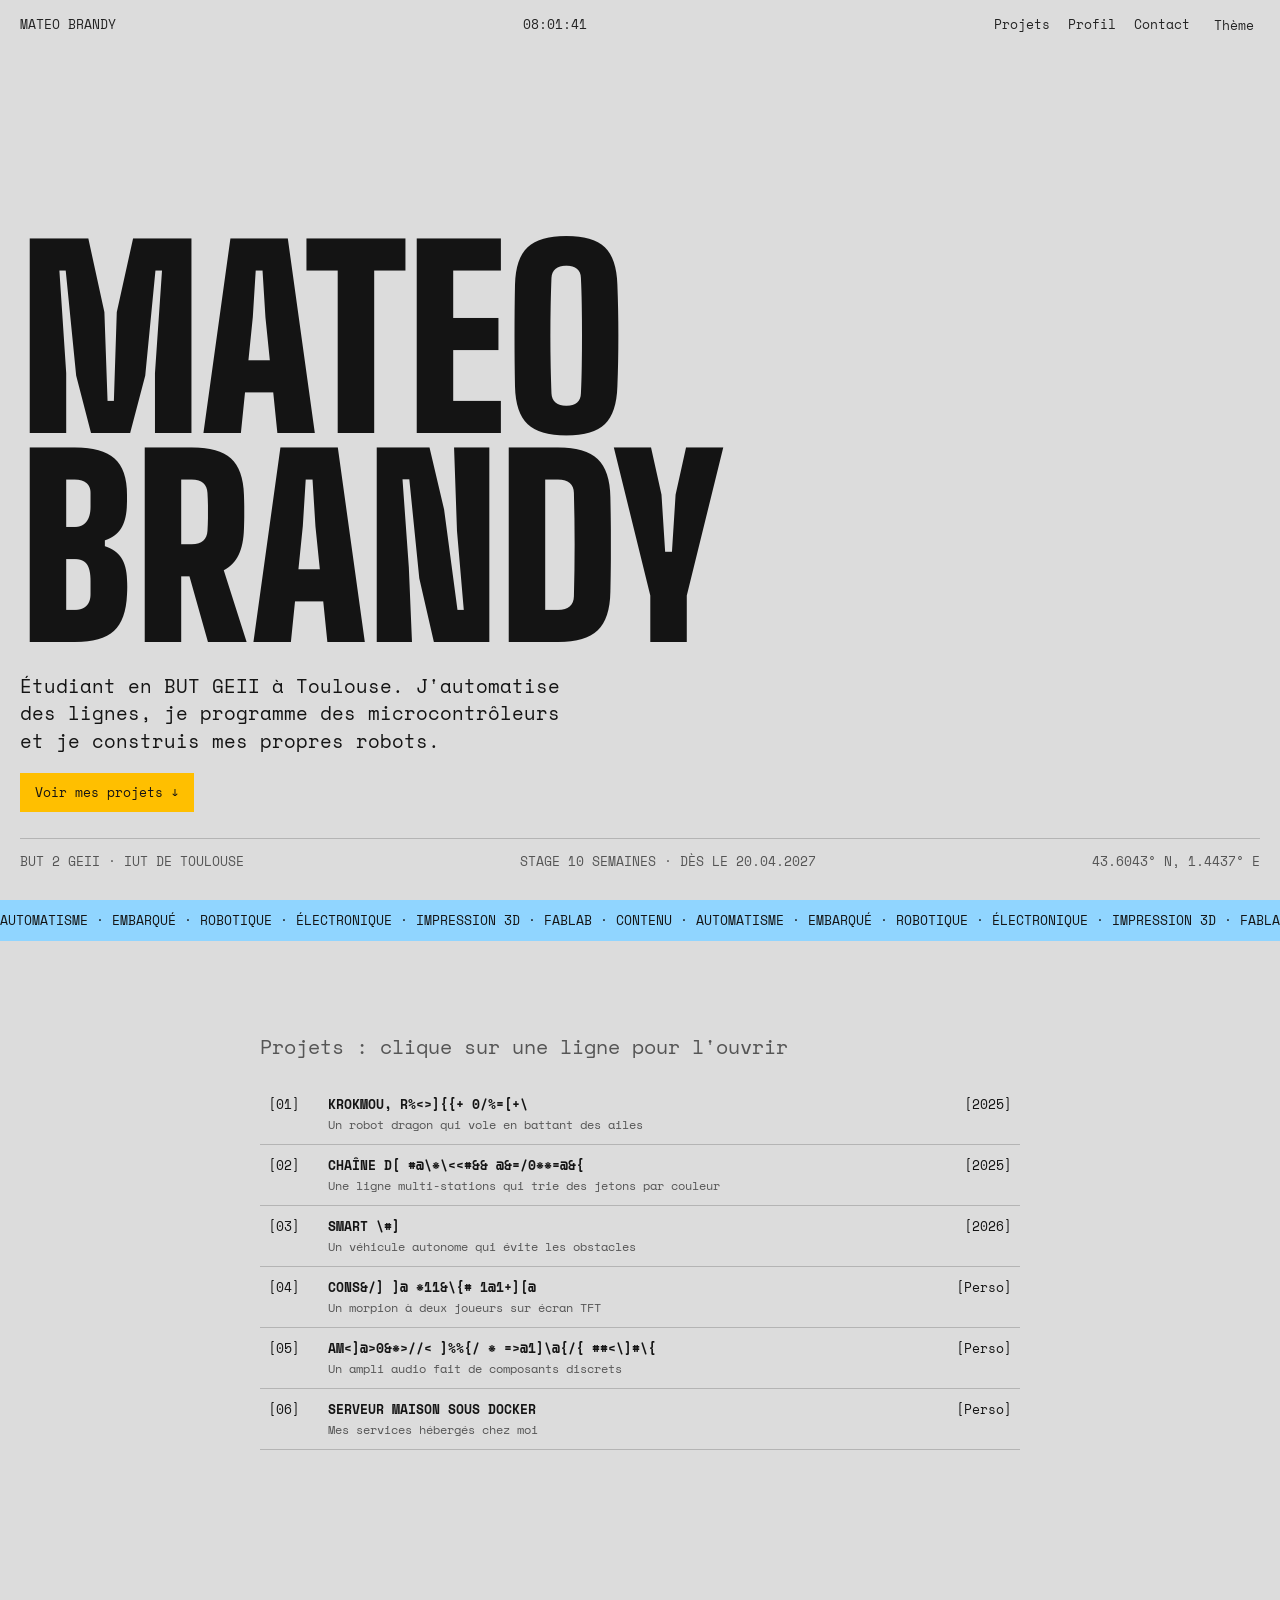
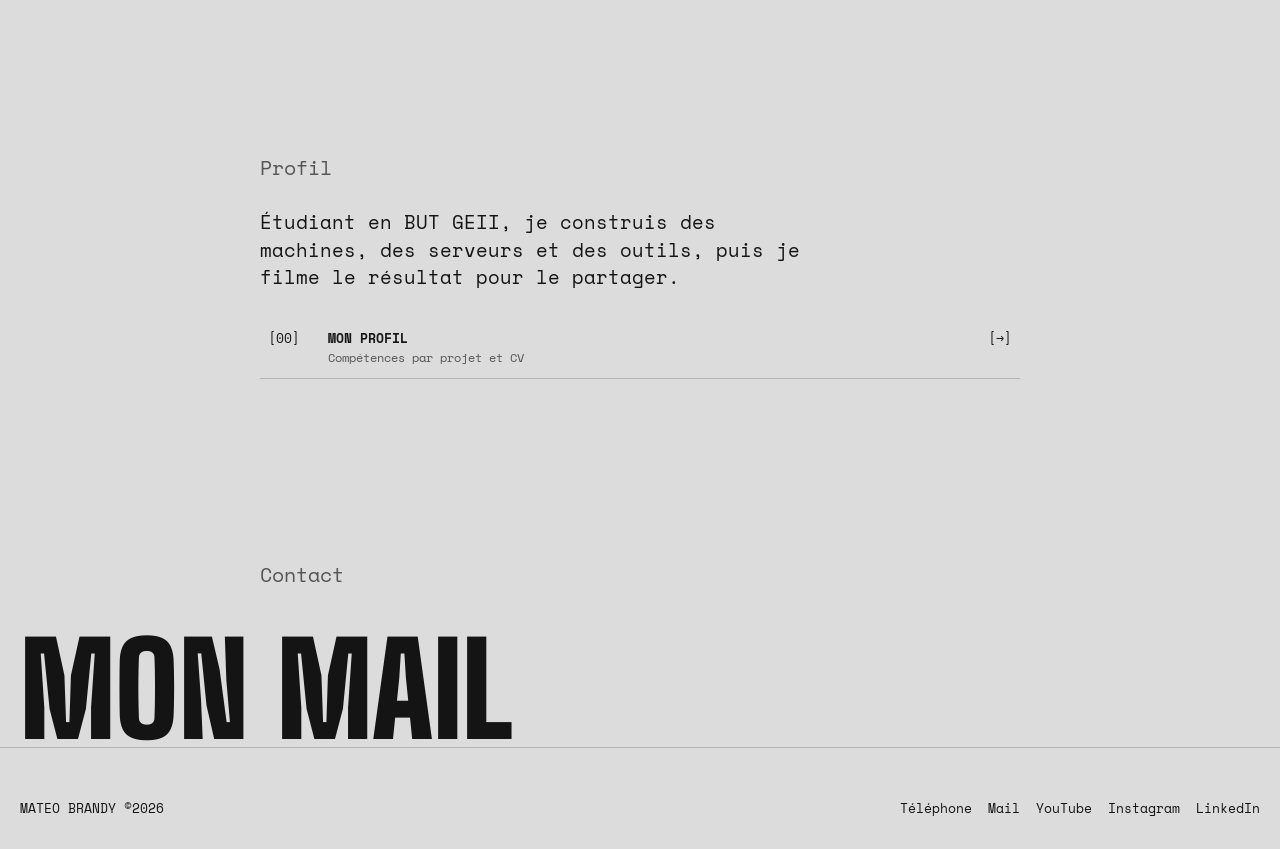
==== commit bdb09475: "Update portfolio to version 1.6 Updated portfolio version and contact information." ====
--- a/index.html
+++ b/index.html
@@ -3,7 +3,7 @@
   <head>
     <meta charset="utf-8" />
     <meta name="viewport" content="width=device-width, initial-scale=1, viewport-fit=cover" />
-    <title>Mateo Brandy — Portfolio V1.5</title>
+    <title>Mateo Brandy — Portfolio V1.6</title>
     <meta
       name="description"
       content="Portfolio de Mateo Brandy, étudiant en BUT GEII à Toulouse : automatisme, systèmes embarqués et robotique."
@@ -50,7 +50,7 @@
           <div class="meta">
             <span>BUT 2 GEII · IUT DE TOULOUSE</span>
             <span>STAGE 10 SEMAINES · DÈS LE 20.04.2027</span>
-            <span>43.6047° N, 1.4442° E</span>
+            <span>43.6043° N, 1.4437° E</span>
           </div>
         </div>
 
@@ -86,9 +86,9 @@
       <a class="mail" href="mailto:mateo.brandy@etu.iut-tlse3.fr">Mon mail</a>
 
       <footer>
-        <span>MATEO BRANDY © 2026</span>
+        <span>MATEO BRANDY ©2026</span>
         <!-- Remplace les # par tes vrais liens -->
-        <nav><a href="#">YouTube</a><a href="#">Instagram</a><a href="#">LinkedIn</a></nav>
+        <nav><a href="0648603276">Téléphone</a><a href="mateo.brandy@etu.iut-tlse3.fr">Mail</a><a href="#">YouTube</a><a href="#">Instagram</a><a href="https://www.linkedin.com/in/mateo-brandy/">LinkedIn</a></nav>
       </footer>
     </div>
 
--- a/css/style.css
+++ b/css/style.css
@@ -323,7 +323,7 @@
 }
 .body {
   display: grid;
-  grid-template-columns: minmax(0, 1fr) minmax(0, 1.4fr);
+  grid-template-columns: minmax(0, 1.3fr) minmax(0, 1fr);
   gap: 40px;
   padding: 50px 20px 90px;
   max-width: 1200px;
@@ -334,11 +334,12 @@
 }
 .l h2 {
   font:
-    900 clamp(48px, 8vw, 110px)/0.9 "Big Shoulders Display",
+    900 clamp(36px, 5.8vw, 88px)/0.9 "Big Shoulders Display",
     Impact,
     sans-serif;
   text-transform: uppercase;
   margin: 10px 0 20px;
+  overflow-wrap: anywhere; /* un mot trop long passe à la ligne au lieu de déborder */
 }
 .tg {
   display: flex;
@@ -580,7 +581,7 @@
     display: none;
   }
 }
-@media (max-width: 760px) {
+@media (max-width: 900px) {
   .body {
     grid-template-columns: 1fr;
     gap: 24px;
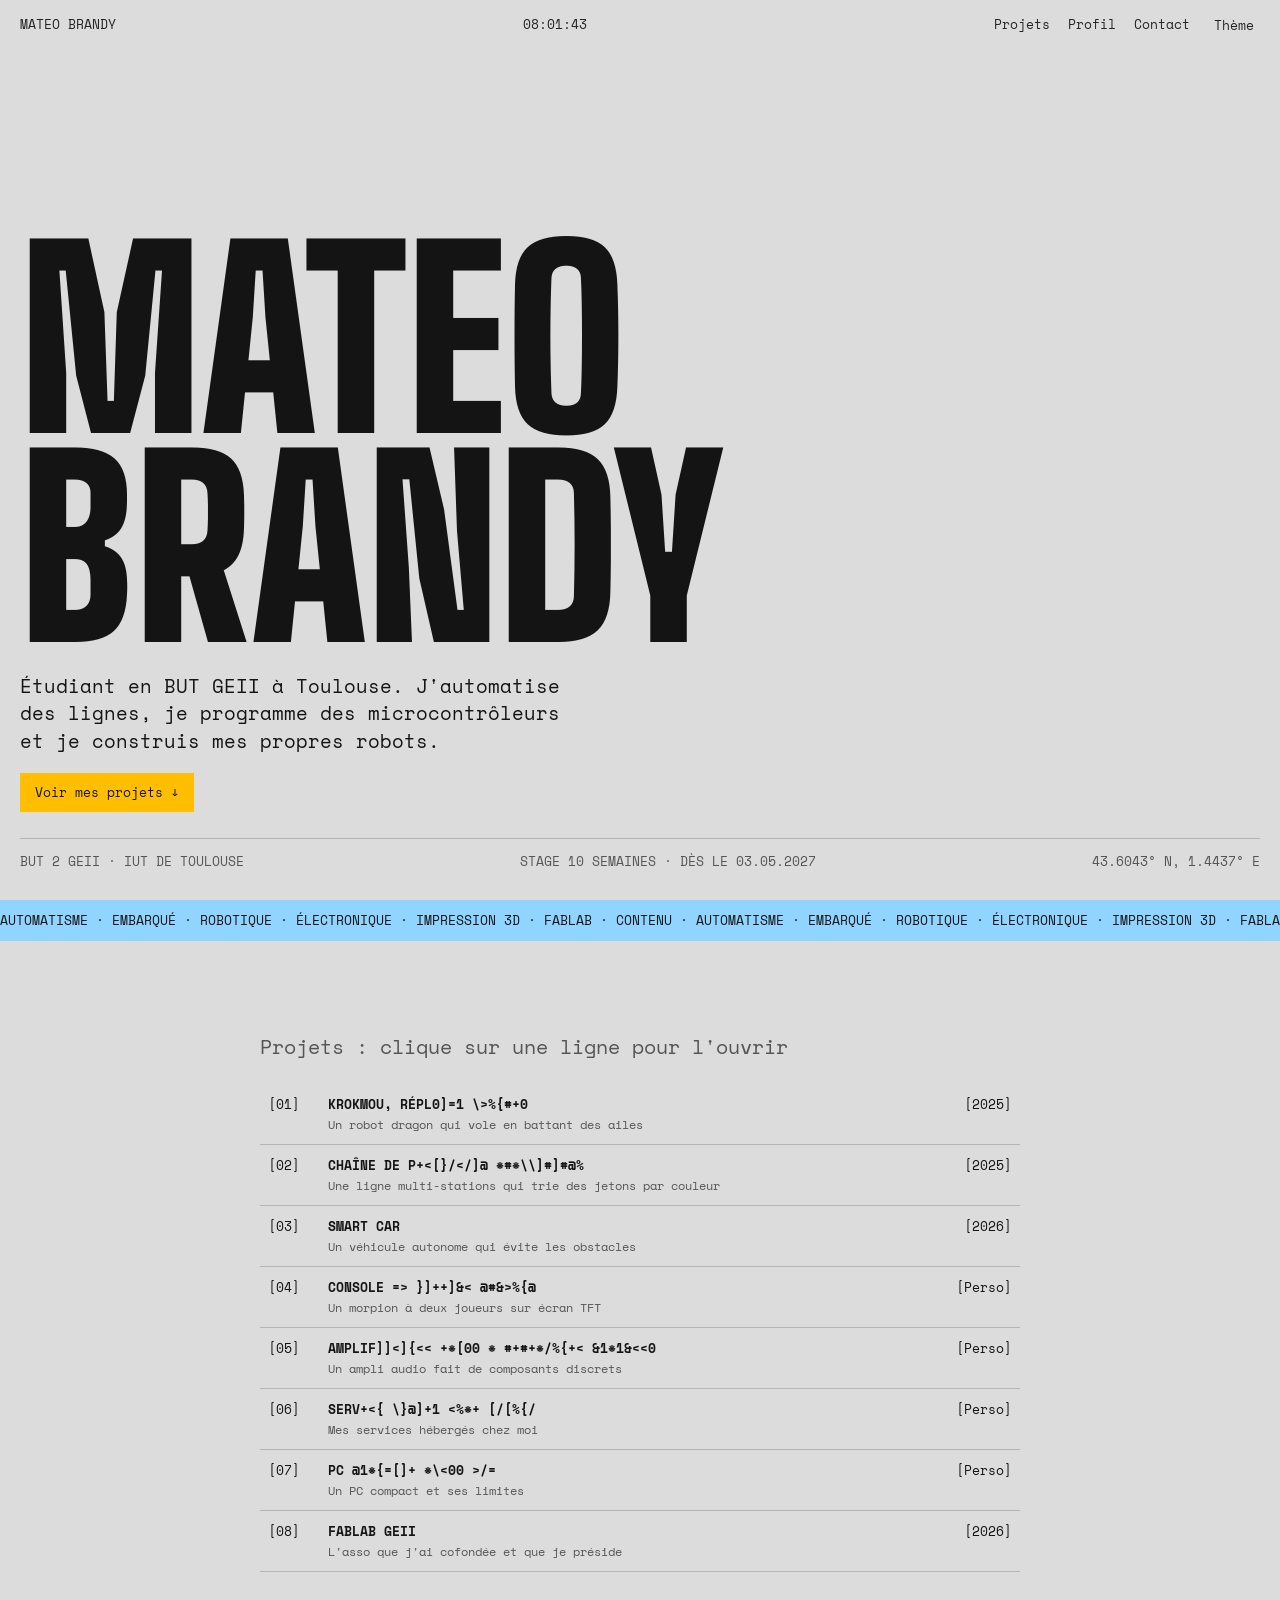
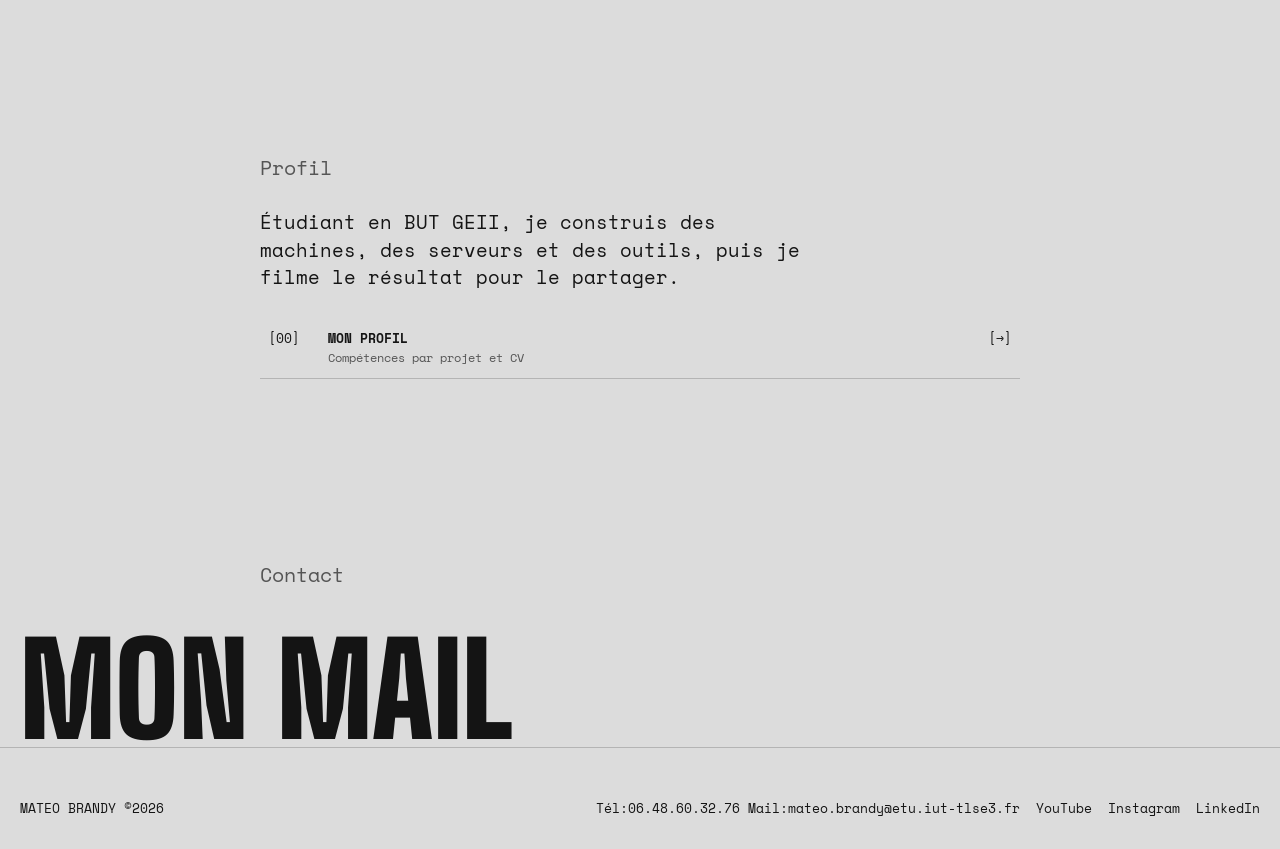
==== commit b8c94f08: "Update internship start date and contact info" ====
--- a/index.html
+++ b/index.html
@@ -49,7 +49,7 @@
           <div><a class="go" href="#work">Voir mes projets ↓</a></div>
           <div class="meta">
             <span>BUT 2 GEII · IUT DE TOULOUSE</span>
-            <span>STAGE 10 SEMAINES · DÈS LE 20.04.2027</span>
+            <span>STAGE 10 SEMAINES · DÈS LE 03.05.2027</span>
             <span>43.6043° N, 1.4437° E</span>
           </div>
         </div>
@@ -88,7 +88,7 @@
       <footer>
         <span>MATEO BRANDY ©2026</span>
         <!-- Remplace les # par tes vrais liens -->
-        <nav><a href="0648603276">Téléphone</a><a href="mateo.brandy@etu.iut-tlse3.fr">Mail</a><a href="#">YouTube</a><a href="#">Instagram</a><a href="https://www.linkedin.com/in/mateo-brandy/">LinkedIn</a></nav>
+        <nav>Tél:06.48.60.32.76</a> Mail:mateo.brandy@etu.iut-tlse3.fr</a><a href="#">YouTube</a><a href="#">Instagram</a><a href="https://www.linkedin.com/in/mateo-brandy/">LinkedIn</a></nav>
       </footer>
     </div>
 
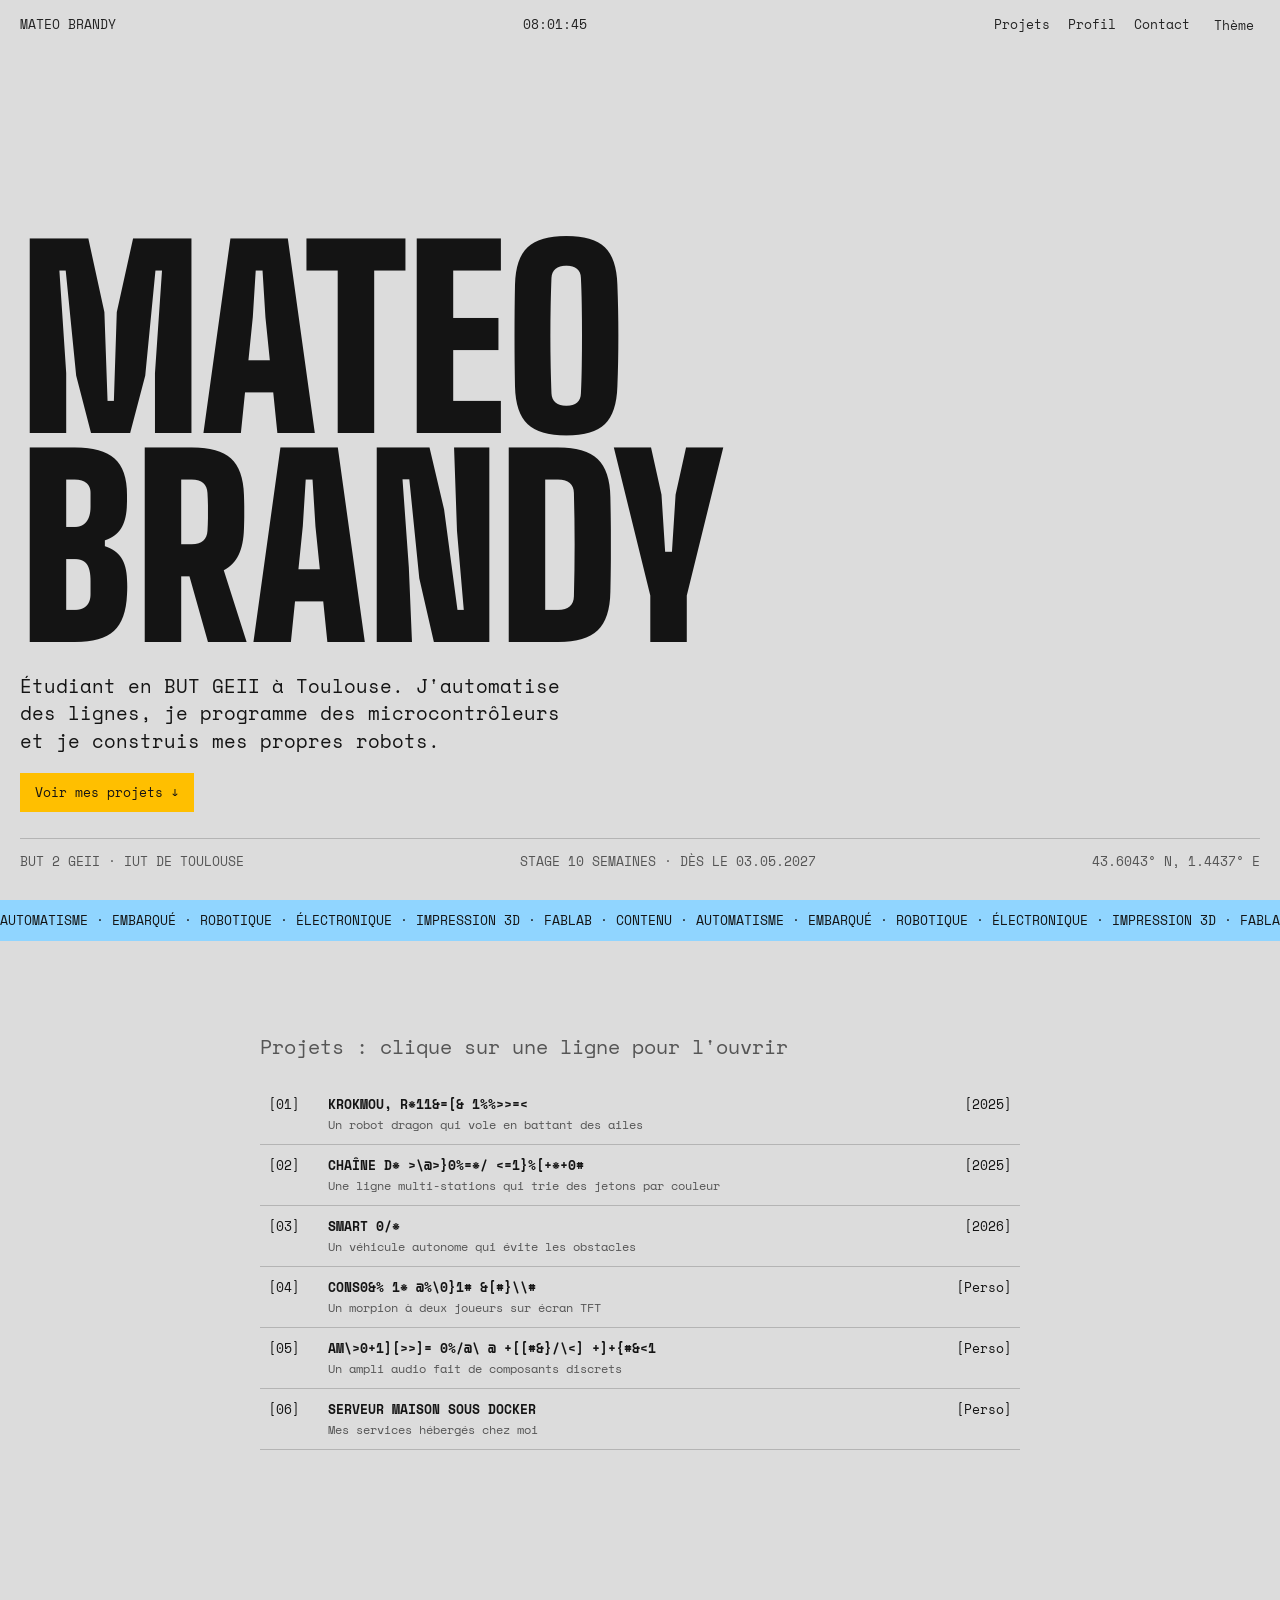
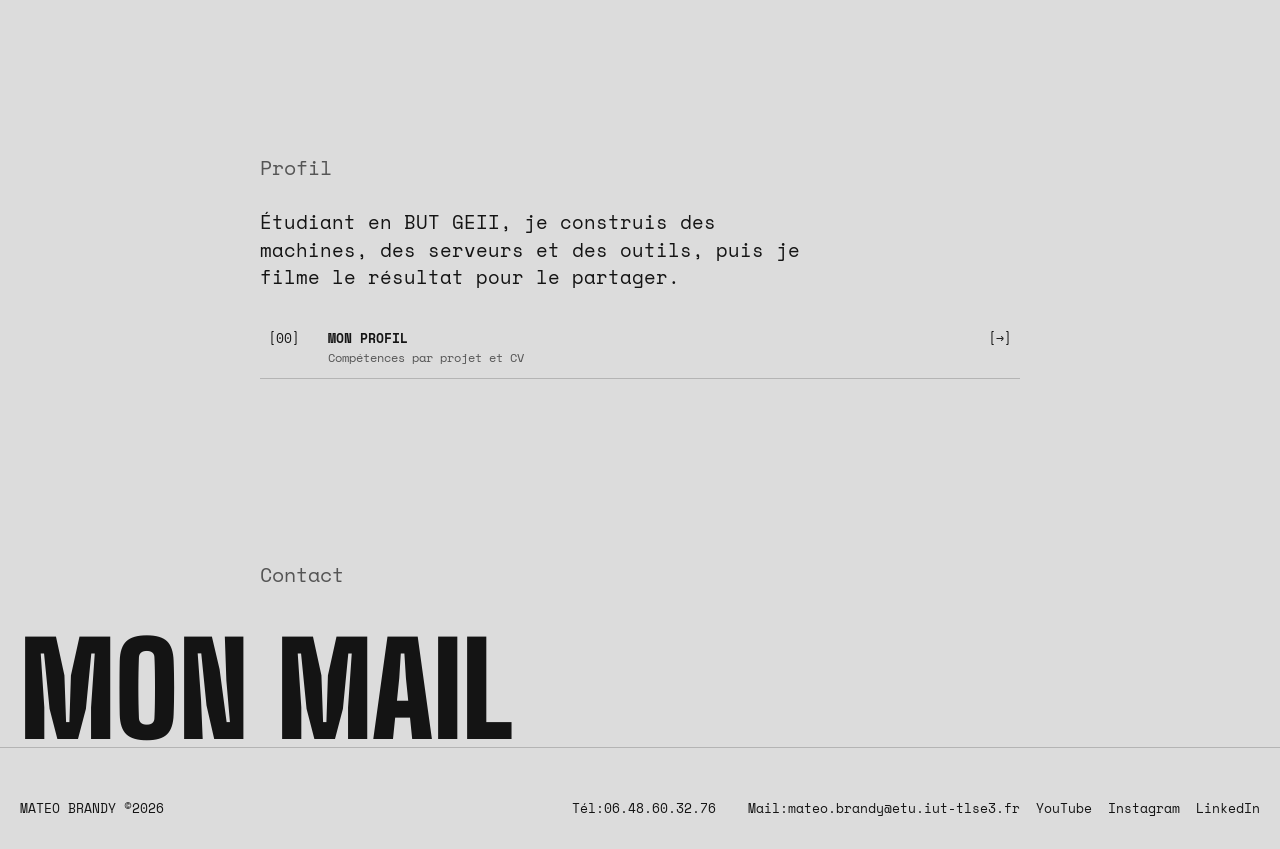
==== commit 0fda9edb: "Fix footer navigation links formatting" ====
--- a/index.html
+++ b/index.html
@@ -88,7 +88,7 @@
       <footer>
         <span>MATEO BRANDY ©2026</span>
         <!-- Remplace les # par tes vrais liens -->
-        <nav>Tél:06.48.60.32.76</a> Mail:mateo.brandy@etu.iut-tlse3.fr</a><a href="#">YouTube</a><a href="#">Instagram</a><a href="https://www.linkedin.com/in/mateo-brandy/">LinkedIn</a></nav>
+        <nav><a>Tél:06.48.60.32.76</a><a></a>Mail:mateo.brandy@etu.iut-tlse3.fr</a><a href="#">YouTube</a><a href="#">Instagram</a><a href="https://www.linkedin.com/in/mateo-brandy/">LinkedIn</a></nav>
       </footer>
     </div>
 
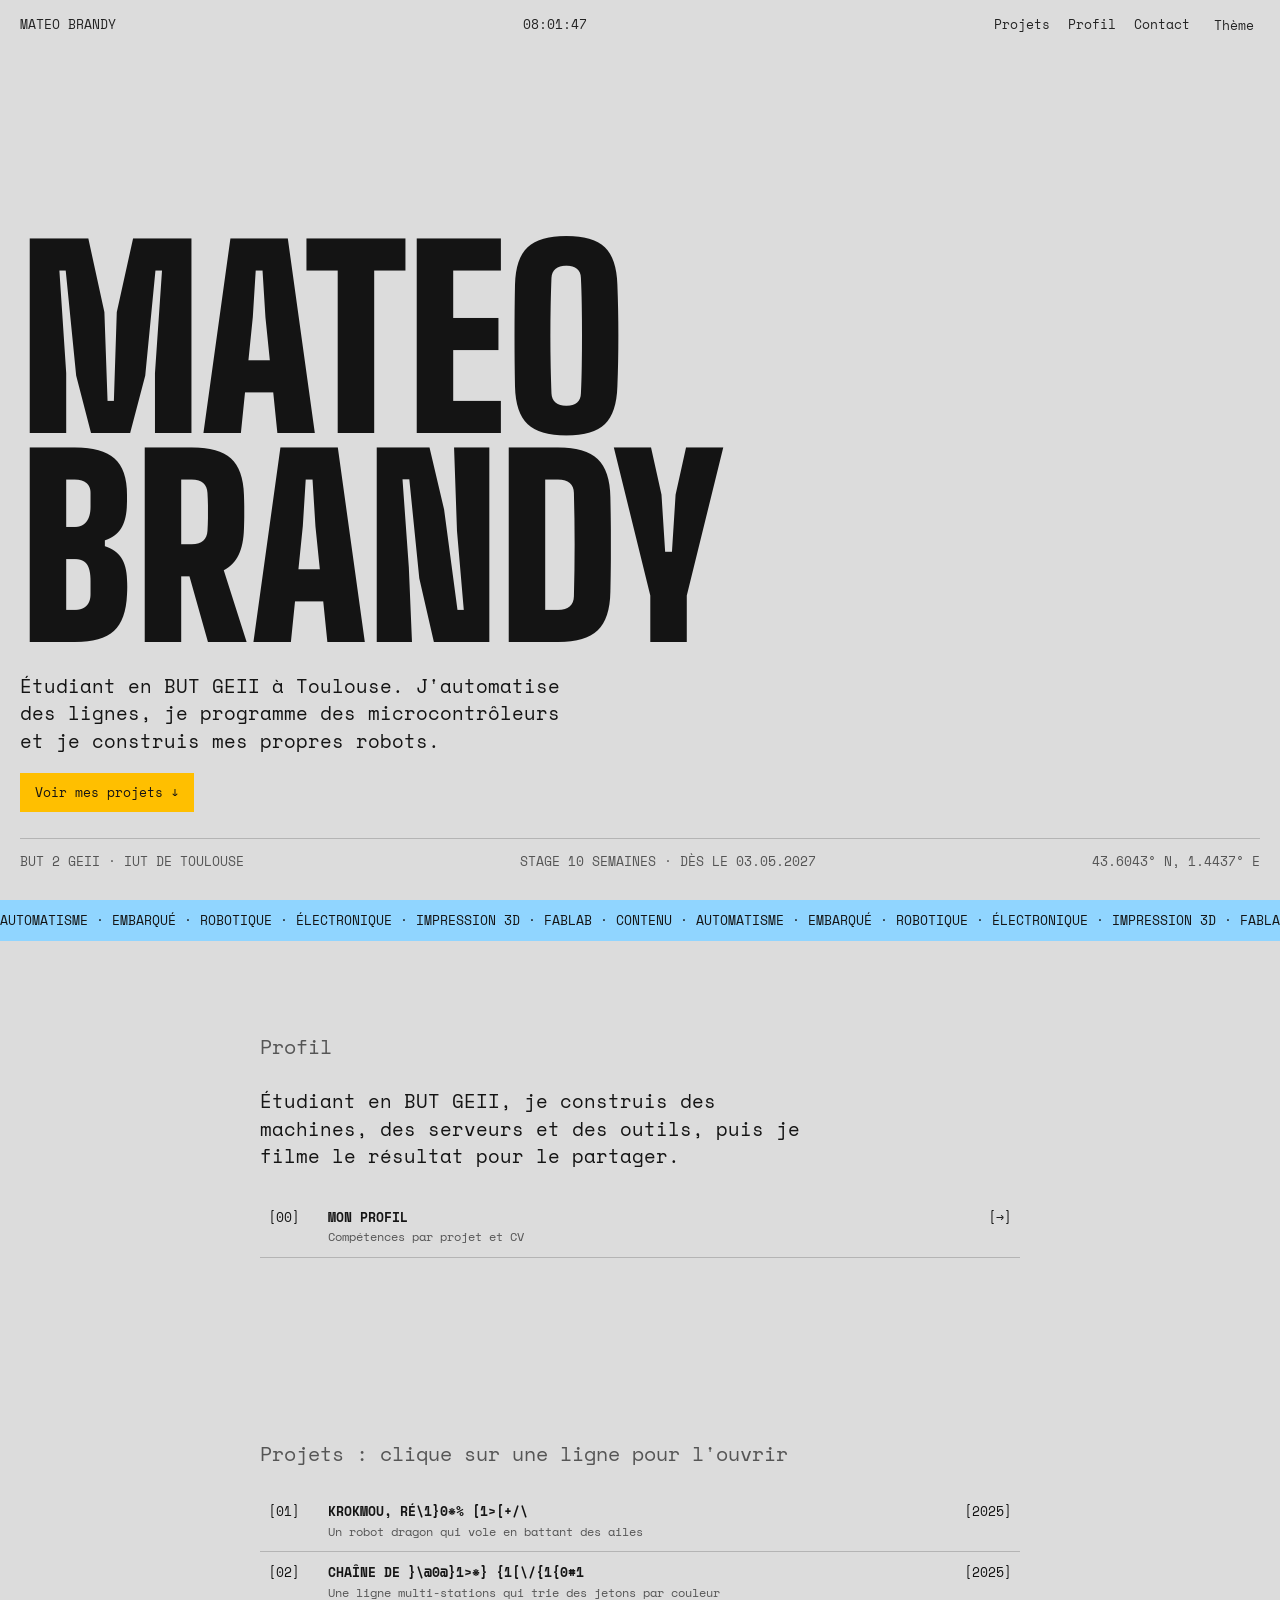
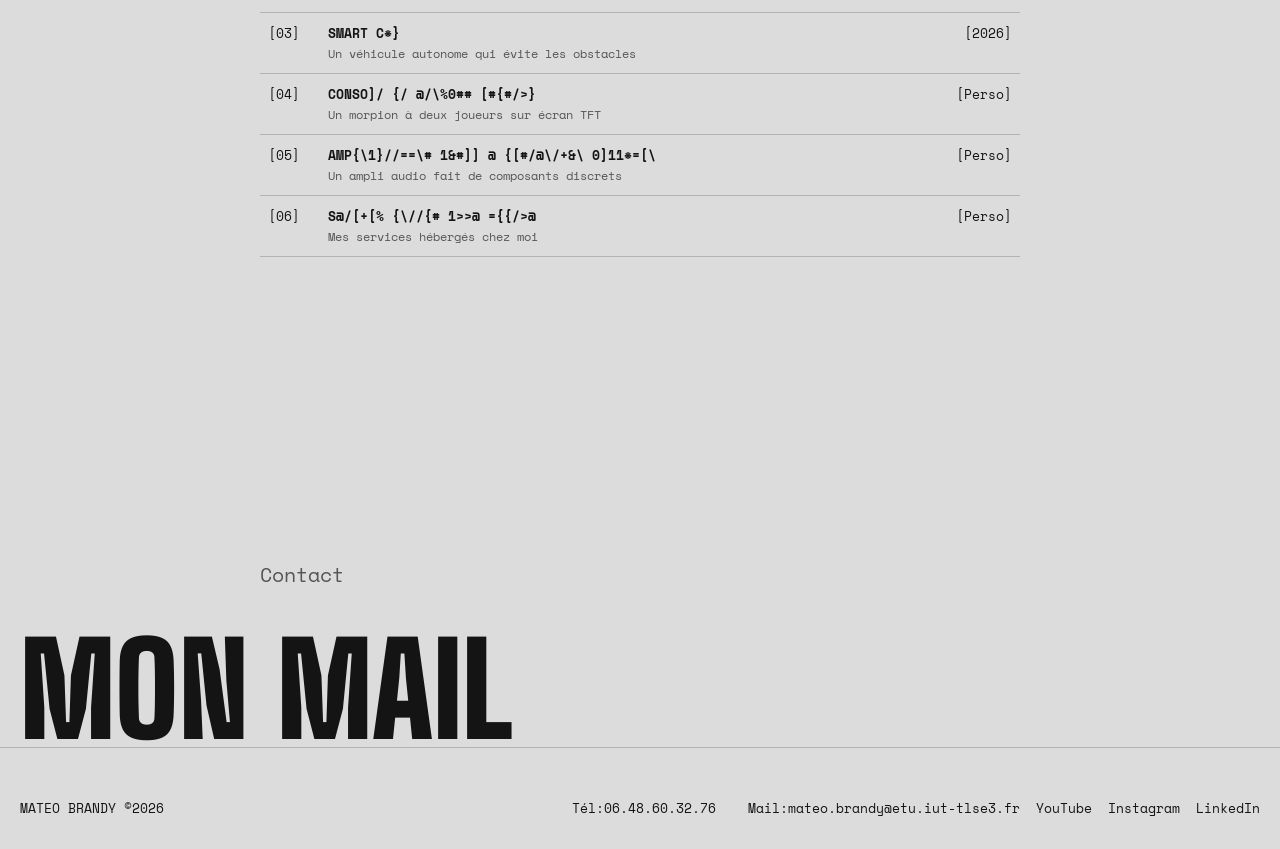
==== commit 06d8b547: "Reintroduce projects section in index.html" ====
--- a/index.html
+++ b/index.html
@@ -57,12 +57,6 @@
         <!-- Bandeau défilant (texte dans js/main.js : TEXTE_BANDEAU) -->
         <div class="tick" aria-hidden="true"><div id="tk"></div></div>
 
-        <!-- ===== PROJETS (la liste est générée depuis js/projets.js) ===== -->
-        <section id="work">
-          <h2 class="s">Projets : clique sur une ligne pour l'ouvrir</h2>
-          <div class="list" id="list"></div>
-        </section>
-
         <!-- ===== PROFIL (le bouton ouvre la page Profil) ===== -->
         <section id="about">
           <div class="about">
@@ -77,6 +71,12 @@
               <span>[→]</span>
             </button>
           </div>
+        </section>
+
+        <!-- ===== PROJETS (la liste est générée depuis js/projets.js) ===== -->
+        <section id="work">
+          <h2 class="s">Projets : clique sur une ligne pour l'ouvrir</h2>
+          <div class="list" id="list"></div>
         </section>
 
         <!-- ===== CONTACT ===== -->
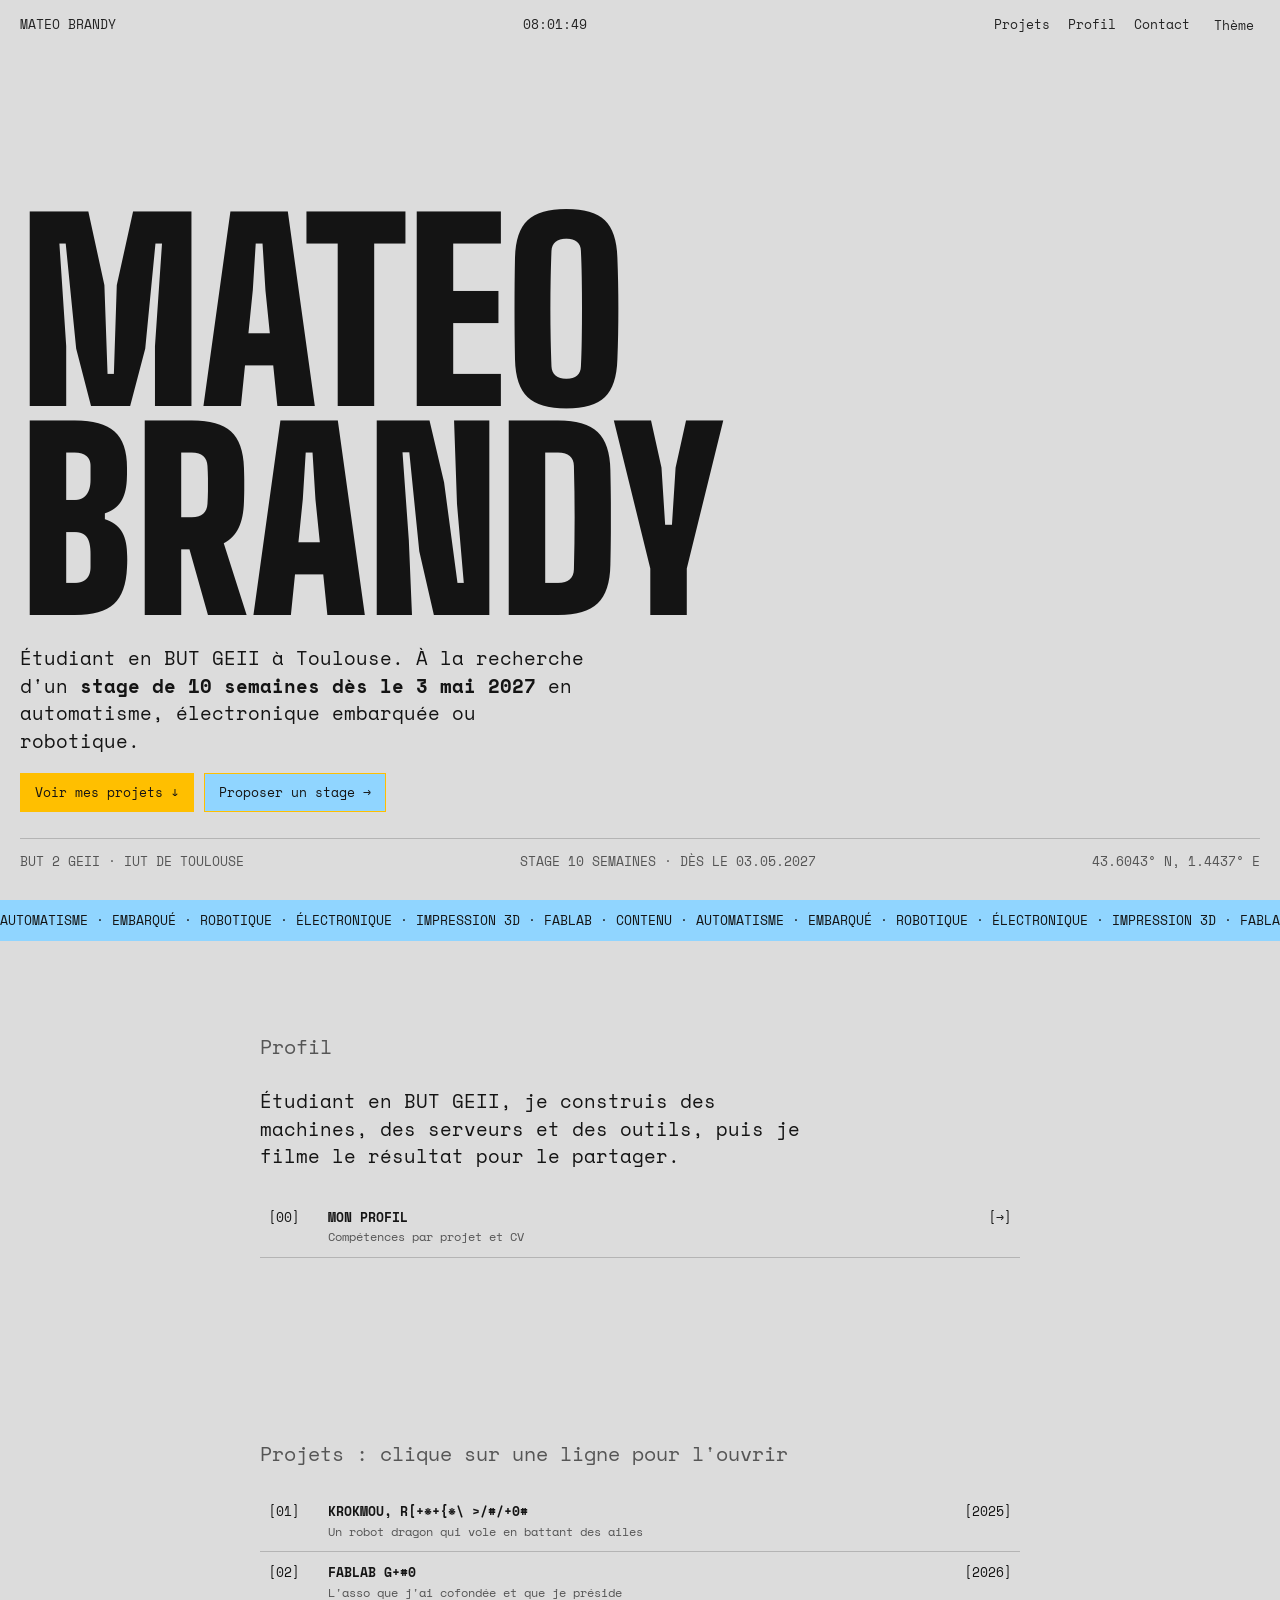
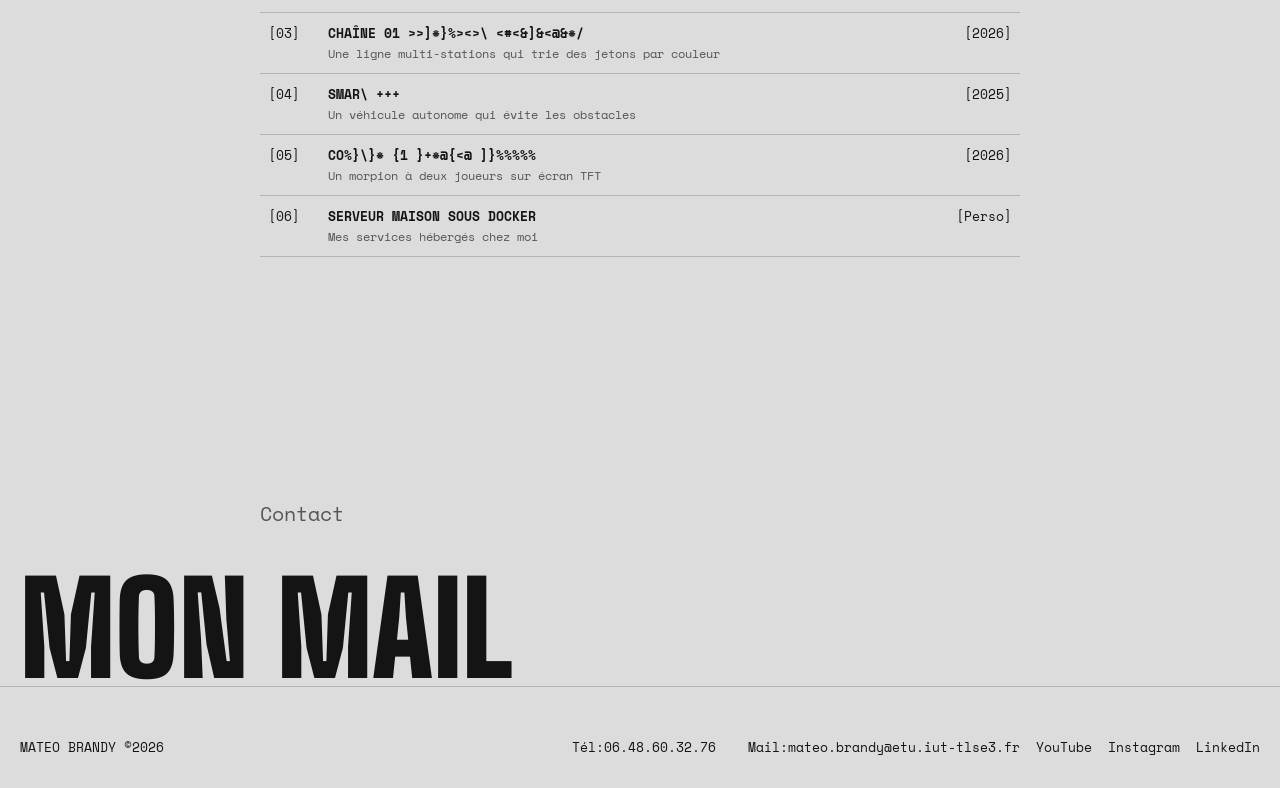
==== commit 04beae57: "Revise personal description and add internship link Updated the description to include internship de" ====
--- a/index.html
+++ b/index.html
@@ -43,10 +43,12 @@
             <span class="l" aria-hidden="true"><span style="animation-delay: 0.28s">Brandy</span></span>
           </h1>
           <p class="lead">
-            Étudiant en BUT GEII à Toulouse. J'automatise des lignes, je programme des microcontrôleurs et je
-            construis mes propres robots.
+            Étudiant en BUT GEII à Toulouse. À la recherche d'un <b>stage de 10 semaines dès le 3 mai 2027</b> en automatisme, électronique embarquée ou robotique.
           </p>
-          <div><a class="go" href="#work">Voir mes projets ↓</a></div>
+          <div style="display: flex; gap: 10px; flex-wrap: wrap;">
+            <a class="go" href="#work">Voir mes projets ↓</a>
+            <a class="go" href="mailto:mateo.brandy@etu.iut-tlse3.fr" style="background: var(--bl);">Proposer un stage →</a>
+          </div>
           <div class="meta">
             <span>BUT 2 GEII · IUT DE TOULOUSE</span>
             <span>STAGE 10 SEMAINES · DÈS LE 03.05.2027</span>
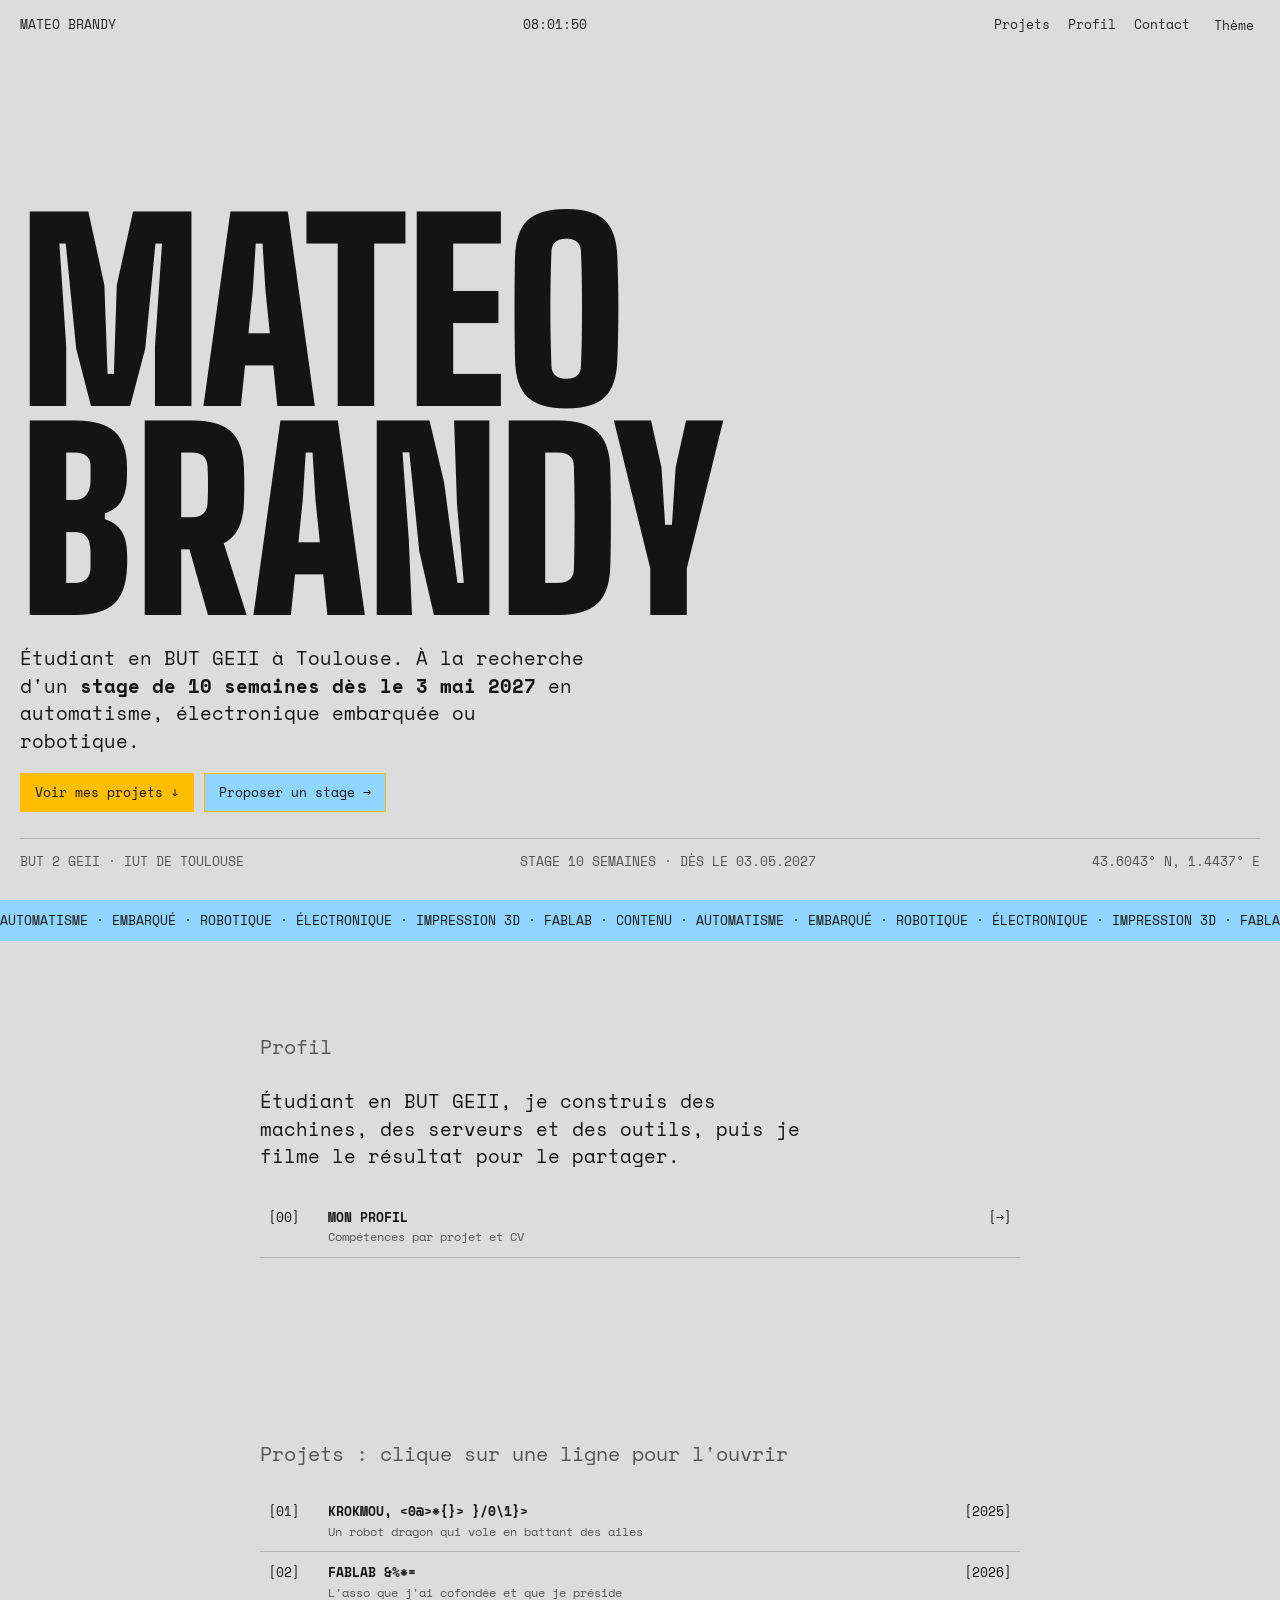
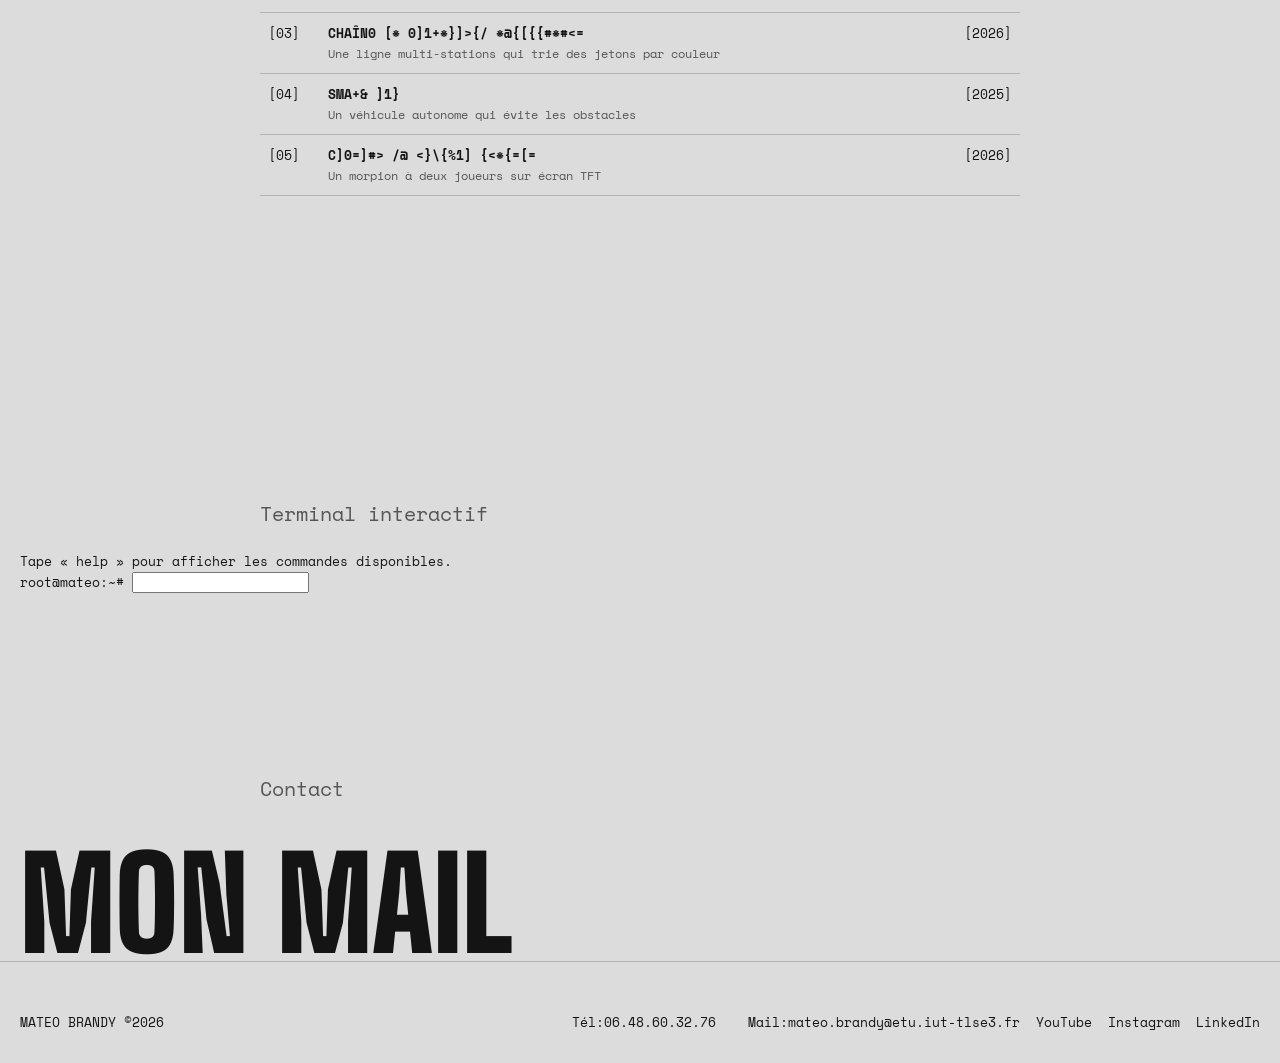
==== commit 5c88b08f: "Add interactive terminal section to index.html Added interactive terminal section with input and out" ====
--- a/index.html
+++ b/index.html
@@ -81,6 +81,18 @@
           <div class="list" id="list"></div>
         </section>
 
+        <!-- ===== TERMINAL INTERACTIF ===== -->
+        <section id="terminal-section">
+          <h2 class="s">Terminal interactif</h2>
+          <div class="terminal-box">
+            <div id="terminal-output">Tape « help » pour afficher les commandes disponibles.</div>
+            <div class="terminal-input-line">
+              <span>root@mateo:~#</span>
+              <input type="text" id="terminal-input" autocomplete="off" spellcheck="false" />
+            </div>
+          </div>
+        </section>
+
         <!-- ===== CONTACT ===== -->
         <section id="contact" style="padding-bottom: 0"><h2 class="s">Contact</h2></section>
       </main>
--- a/css/style.css
+++ b/css/style.css
@@ -360,14 +360,14 @@
 .r {
   max-width: 60ch;
 }
-.r h3 {
+.body h3 {
   font-weight: 400;
   color: var(--mute);
   margin: 34px 0 8px;
   border-top: 1px solid var(--line);
   padding-top: 10px;
 }
-.r h3:first-child {
+.body h3:first-child {
   margin-top: 0;
   border: 0;
   padding: 0;
@@ -542,13 +542,13 @@
   background-position: center;
 }
 #cv.gl i {
-  animation: gl 0.5s steps(1) both;
+  animation: gl 0.2s steps(1) both;
 }
 @keyframes gl {
   0% {
     transform: translateX(var(--d));
   }
-  20% {
+  25% {
     transform: translateX(calc(var(--d) * -0.7));
   }
   40% {
@@ -557,7 +557,7 @@
   60% {
     transform: translateX(calc(var(--d) * -0.4));
   }
-  80% {
+  70% {
     transform: translateX(calc(var(--d) * 0.25));
   }
   100% {
